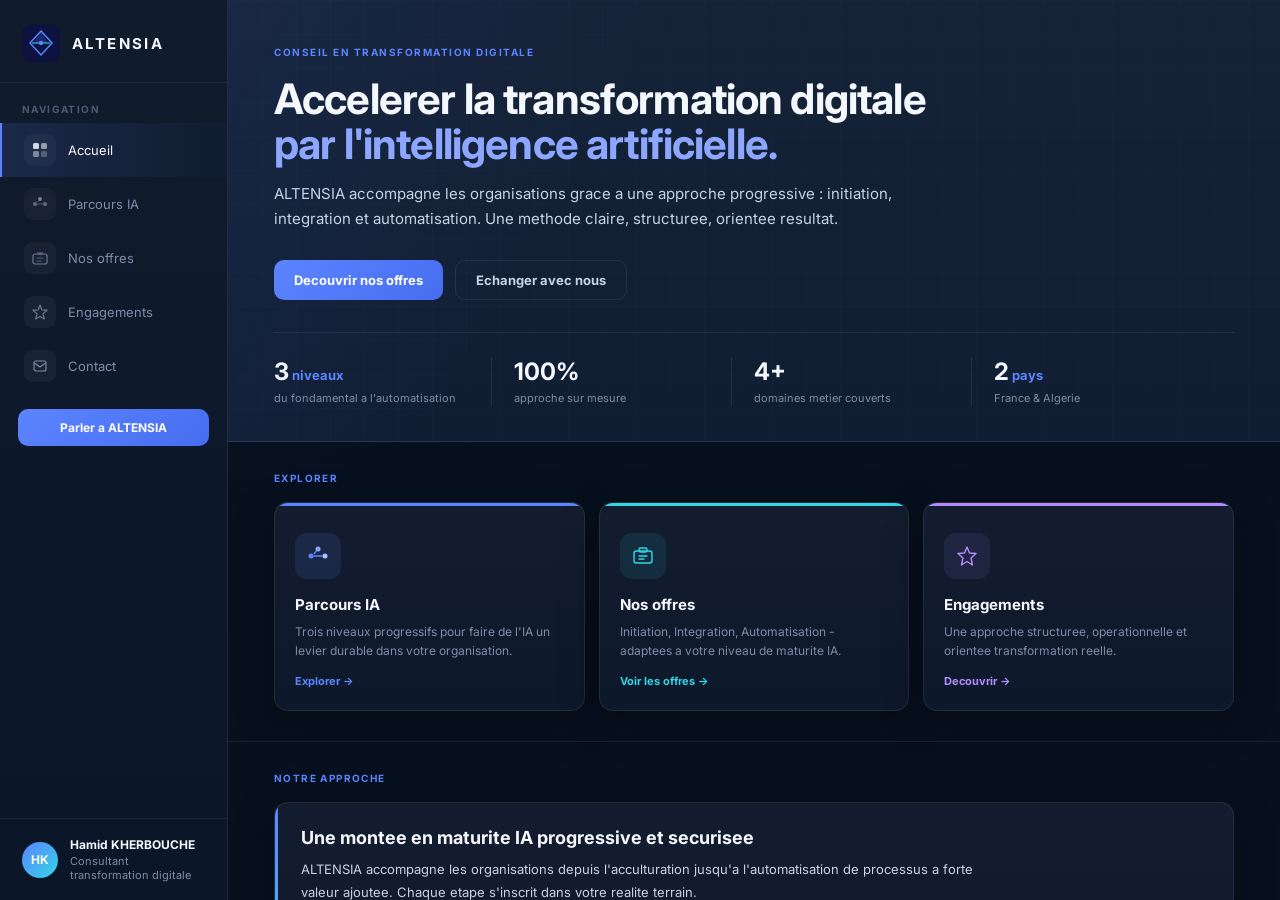
==== index.html @ 930c7499 "Add files via upload" ====
<!DOCTYPE html>
<html lang="fr">
<head>
  <meta charset="UTF-8" />
  <meta name="viewport" content="width=device-width, initial-scale=1.0" />
  <title>ALTENSIA — Conseil premium en transformation digitale & IA</title>
  <meta name="description" content="ALTENSIA accompagne les organisations grace a une approche progressive : initiation, integration et automatisation." />
  <link rel="preconnect" href="https://fonts.googleapis.com" />
  <link rel="preconnect" href="https://fonts.gstatic.com" crossorigin />
  <link href="https://fonts.googleapis.com/css2?family=Inter:wght@400;500;600;700;800&display=swap" rel="stylesheet" />
  <link rel="stylesheet" href="style.css" />
</head>
<body>
  <!-- MOBILE HEADER -->
  <div class="mobile-header">
    <div class="mobile-logo">ALTENSIA</div>
    <button class="burger" onclick="toggleMobileMenu()" aria-label="Menu">
      <span></span><span></span><span></span>
    </button>
  </div>
  <div class="mobile-menu" id="mobile-menu">
    <div class="nav-item" onclick="goTo('accueil');closeMobileMenu()">
      <div class="nav-icon"><svg viewBox="0 0 16 16" fill="none"><rect x="1" y="1" width="6" height="6" rx="1.5" fill="currentColor" opacity="0.85"/><rect x="9" y="1" width="6" height="6" rx="1.5" fill="currentColor" opacity="0.55"/><rect x="1" y="9" width="6" height="6" rx="1.5" fill="currentColor" opacity="0.45"/><rect x="9" y="9" width="6" height="6" rx="1.5" fill="currentColor" opacity="0.25"/></svg></div>
      Accueil
    </div>
    <div class="nav-item" onclick="goTo('parcours');closeMobileMenu()">
      <div class="nav-icon"><svg viewBox="0 0 16 16" fill="none"><circle cx="3" cy="8" r="2" fill="currentColor" opacity="0.7"/><circle cx="8" cy="3" r="2" fill="currentColor" opacity="0.9"/><circle cx="13" cy="8" r="2" fill="currentColor" opacity="0.7"/><line x1="5" y1="8" x2="11" y2="8" stroke="currentColor" stroke-width="1.2" opacity="0.4"/></svg></div>
      Parcours IA
    </div>
    <div class="nav-item" onclick="goTo('offres');closeMobileMenu()">
      <div class="nav-icon"><svg viewBox="0 0 16 16" fill="none"><rect x="1" y="4" width="14" height="10" rx="2" stroke="currentColor" stroke-width="1.2" opacity="0.8"/><path d="M5 8h6M5 11h4" stroke="currentColor" stroke-width="1.2" stroke-linecap="round" opacity="0.6"/></svg></div>
      Nos offres
    </div>
    <div class="nav-item" onclick="goTo('engagements');closeMobileMenu()">
      <div class="nav-icon"><svg viewBox="0 0 16 16" fill="none"><polygon points="8,1 9.8,5.8 15,6.2 11,9.8 12.4,15 8,12.4 3.6,15 5,9.8 1,6.2 6.2,5.8" stroke="currentColor" stroke-width="1.2" fill="none" opacity="0.8"/></svg></div>
      Engagements
    </div>
    <div class="nav-item" onclick="goTo('contact');closeMobileMenu()">
      <div class="nav-icon"><svg viewBox="0 0 16 16" fill="none"><rect x="2" y="3" width="12" height="10" rx="2" stroke="currentColor" stroke-width="1.2"/><path d="M3 5.5L8 9L13 5.5" stroke="currentColor" stroke-width="1.2" stroke-linecap="round"/></svg></div>
      Contact
    </div>
    <button class="mobile-menu-cta" onclick="goTo('contact');closeMobileMenu()">Parler a ALTENSIA</button>
  </div>

  <div class="shell">
    <nav class="sidebar">
      <div class="logo-zone" onclick="goTo('accueil')">
        <svg width="38" height="38" viewBox="0 0 38 38" fill="none" aria-hidden="true">
          <rect width="38" height="38" rx="9" fill="#0D1240"/>
          <polygon points="19,7 30,19 19,31 8,19" fill="none" stroke="#5C84FF" stroke-width="1.5"/>
          <polygon points="19,7 26,19 12,19" fill="#5C84FF" opacity="0.22"/>
          <line x1="10" y1="19" x2="28" y2="19" stroke="#32D6E5" stroke-width="1.2" opacity="0.9"/>
          <circle cx="19" cy="19" r="2.2" fill="#5C84FF"/>
        </svg>
        <div class="logo-name">ALTENSIA</div>
      </div>

      <div class="nav-section">Navigation</div>

      <div class="nav-item active" onclick="goTo('accueil',this)">
        <div class="nav-icon"><svg viewBox="0 0 16 16" fill="none"><rect x="1" y="1" width="6" height="6" rx="1.5" fill="currentColor" opacity="0.85"/><rect x="9" y="1" width="6" height="6" rx="1.5" fill="currentColor" opacity="0.55"/><rect x="1" y="9" width="6" height="6" rx="1.5" fill="currentColor" opacity="0.45"/><rect x="9" y="9" width="6" height="6" rx="1.5" fill="currentColor" opacity="0.25"/></svg></div>
        Accueil
      </div>
      <div class="nav-item" onclick="goTo('parcours',this)">
        <div class="nav-icon"><svg viewBox="0 0 16 16" fill="none"><circle cx="3" cy="8" r="2" fill="currentColor" opacity="0.7"/><circle cx="8" cy="3" r="2" fill="currentColor" opacity="0.9"/><circle cx="13" cy="8" r="2" fill="currentColor" opacity="0.7"/><line x1="5" y1="8" x2="11" y2="8" stroke="currentColor" stroke-width="1.2" opacity="0.4"/><line x1="5.5" y1="6" x2="7" y2="4.5" stroke="currentColor" stroke-width="1.2" opacity="0.4"/></svg></div>
        Parcours IA
      </div>
      <div class="nav-item" onclick="goTo('offres',this)">
        <div class="nav-icon"><svg viewBox="0 0 16 16" fill="none"><rect x="1" y="4" width="14" height="10" rx="2" stroke="currentColor" stroke-width="1.2" opacity="0.8"/><path d="M5 8h6M5 11h4" stroke="currentColor" stroke-width="1.2" stroke-linecap="round" opacity="0.6"/><rect x="5" y="2" width="6" height="3" rx="1" fill="currentColor" opacity="0.4"/></svg></div>
        Nos offres
      </div>
      <div class="nav-item" onclick="goTo('engagements',this)">
        <div class="nav-icon"><svg viewBox="0 0 16 16" fill="none"><polygon points="8,1 9.8,5.8 15,6.2 11,9.8 12.4,15 8,12.4 3.6,15 5,9.8 1,6.2 6.2,5.8" stroke="currentColor" stroke-width="1.2" stroke-linejoin="round" fill="none" opacity="0.8"/></svg></div>
        Engagements
      </div>
      <div class="nav-item" onclick="goTo('contact',this)">
        <div class="nav-icon"><svg viewBox="0 0 16 16" fill="none"><rect x="2" y="3" width="12" height="10" rx="2" stroke="currentColor" stroke-width="1.2"/><path d="M3 5.5L8 9L13 5.5" stroke="currentColor" stroke-width="1.2" stroke-linecap="round" stroke-linejoin="round"/></svg></div>
        Contact
      </div>

      <button class="sidebar-cta" onclick="goTo('contact')">Parler a ALTENSIA</button>

      <div class="sidebar-footer">
        <div class="avatar">HK</div>
        <div>
          <div class="footer-name">Hamid KHERBOUCHE</div>
          <div class="footer-role">Consultant transformation digitale</div>
        </div>
      </div>
    </nav>

    <div class="main">
      <div class="content">

        <!-- PAGE ACCUEIL -->
        <div class="page active" id="page-accueil">
          <div class="hero">
            <div class="hero-grid"></div>
            <div class="hero-eyebrow">Conseil en transformation digitale</div>
            <div class="hero-title">Accelerer la transformation digitale<br><span class="hero-accent">par l'intelligence artificielle.</span></div>
            <div class="hero-sub">ALTENSIA accompagne les organisations grace a une approche progressive : initiation, integration et automatisation. Une methode claire, structuree, orientee resultat.</div>
            <div class="hero-actions">
              <button class="btn-fill" onclick="goTo('offres')">Decouvrir nos offres</button>
              <button class="btn-line" onclick="goTo('contact')">Echanger avec nous</button>
            </div>
            <div class="hero-stats">
              <div class="stat-block"><div><span class="stat-val">3</span><span class="stat-unit"> niveaux</span></div><div class="stat-label">du fondamental a l'automatisation</div></div>
              <div class="stat-block"><div><span class="stat-val">100%</span></div><div class="stat-label">approche sur mesure</div></div>
              <div class="stat-block"><div><span class="stat-val">4+</span></div><div class="stat-label">domaines metier couverts</div></div>
              <div class="stat-block"><div><span class="stat-val">2</span><span class="stat-unit"> pays</span></div><div class="stat-label">France &amp; Algerie</div></div>
            </div>
          </div>
          <div class="section">
            <div class="sec-label">Explorer</div>
            <div class="cards3">
              <div class="xcard c1" onclick="goTo('parcours')">
                <div class="xcard-ico" style="background:rgba(92,132,255,0.12);"><svg width="22" height="22" viewBox="0 0 22 22" fill="none"><circle cx="4" cy="11" r="2.5" fill="#5C84FF"/><circle cx="11" cy="4" r="2.5" fill="#8DA6FF"/><circle cx="18" cy="11" r="2.5" fill="#AFC0FF"/><line x1="6.5" y1="11" x2="15.5" y2="11" stroke="#5C84FF" stroke-width="1.3"/><line x1="6.8" y1="9" x2="9.5" y2="6" stroke="#5C84FF" stroke-width="1.3"/></svg></div>
                <div class="xcard-title">Parcours IA</div>
                <div class="xcard-desc">Trois niveaux progressifs pour faire de l'IA un levier durable dans votre organisation.</div>
                <div class="xcard-link" style="color:var(--primary);">Explorer &#8594;</div>
              </div>
              <div class="xcard c2" onclick="goTo('offres')">
                <div class="xcard-ico" style="background:rgba(50,214,229,0.09);"><svg width="22" height="22" viewBox="0 0 22 22" fill="none"><rect x="2" y="6" width="18" height="12" rx="2.5" stroke="#32D6E5" stroke-width="1.4"/><path d="M7 11h8M7 14h5" stroke="#32D6E5" stroke-width="1.4" stroke-linecap="round"/><rect x="7" y="3" width="8" height="4" rx="1.5" fill="none" stroke="#32D6E5" stroke-width="1.4"/></svg></div>
                <div class="xcard-title">Nos offres</div>
                <div class="xcard-desc">Initiation, Integration, Automatisation - adaptees a votre niveau de maturite IA.</div>
                <div class="xcard-link" style="color:var(--cyan);">Voir les offres &#8594;</div>
              </div>
              <div class="xcard c3" onclick="goTo('engagements')">
                <div class="xcard-ico" style="background:rgba(180,138,255,0.09);"><svg width="22" height="22" viewBox="0 0 22 22" fill="none"><polygon points="11,2 13.5,8 20,8.5 15,13 16.5,20 11,16.5 5.5,20 7,13 2,8.5 8.5,8" stroke="#B48AFF" stroke-width="1.4" stroke-linejoin="round" fill="none"/></svg></div>
                <div class="xcard-title">Engagements</div>
                <div class="xcard-desc">Une approche structuree, operationnelle et orientee transformation reelle.</div>
                <div class="xcard-link" style="color:#B48AFF;">Decouvrir &#8594;</div>
              </div>
            </div>
          </div>
          <div class="section">
            <div class="sec-label">Notre approche</div>
            <div class="approach-wrap">
              <div class="approach-title">Une montee en maturite IA progressive et securisee</div>
              <div class="approach-desc">ALTENSIA accompagne les organisations depuis l'acculturation jusqu'a l'automatisation de processus a forte valeur ajoutee. Chaque etape s'inscrit dans votre realite terrain.</div>
              <div class="approach-steps">
                <div class="ap-step"><div class="ap-num" style="color:var(--primary);">01</div><div class="ap-name">Initiation</div><div class="ap-sub">Comprendre</div></div>
                <div class="ap-step" style="background:rgba(92,132,255,0.04);"><div class="ap-num" style="color:var(--cyan);">02</div><div class="ap-name">Integration</div><div class="ap-sub">Appliquer</div></div>
                <div class="ap-step"><div class="ap-num" style="color:#B48AFF;">03</div><div class="ap-name">Automatisation</div><div class="ap-sub">Transformer</div></div>
              </div>
            </div>
          </div>
        </div>

        <!-- PAGE PARCOURS -->
        <div class="page" id="page-parcours">
          <div class="hero" style="padding:34px 46px 30px;">
            <div class="hero-grid"></div>
            <div class="hero-eyebrow">Methode</div>
            <div class="hero-title" style="font-size:31px;">Le parcours IA en <span class="hero-accent">3 niveaux</span></div>
            <div class="hero-sub" style="margin-bottom:0;">Une progression claire pour faire de l'IA un levier de comprehension, d'efficacite et de transformation durable.</div>
          </div>
          <div class="section">
            <div class="sec-label">Progression</div>
            <div class="steps3">
              <div class="scard">
                <div class="scard-head" style="border-top:3px solid var(--primary);">
                  <div class="scard-num" style="color:var(--primary);">01 &mdash; INITIATION</div>
                  <div class="scard-title">Comprendre &amp; acculturer</div>
                  <div class="scard-sub">Poser les bases de l'IA dans votre organisation et securiser les premiers usages.</div>
                </div>
                <div class="scard-body">
                  <div class="bullet"><div class="bdot" style="background:var(--primary);"></div>Principes cles de l'intelligence artificielle</div>
                  <div class="bullet"><div class="bdot" style="background:var(--primary);"></div>Acculturation aux usages professionnels</div>
                  <div class="bullet"><div class="bdot" style="background:var(--primary);"></div>Identification des premieres opportunites</div>
                  <div class="bullet"><div class="bdot" style="background:var(--primary);"></div>Ethique, qualite et confidentialite</div>
                </div>
                <div class="scard-foot"><span class="pill" style="background:rgba(92,132,255,0.12);color:var(--primary-2);">Niveau 1</span></div>
              </div>
              <div class="scard featured">
                <div class="scard-head" style="border-top:3px solid var(--cyan);">
                  <div class="scard-num" style="color:var(--cyan);">02 &mdash; INTEGRATION</div>
                  <div class="scard-title">Appliquer dans les metiers</div>
                  <div class="scard-sub">Inscrire l'IA dans les pratiques concretes, de facon utile et maitrisee.</div>
                </div>
                <div class="scard-body">
                  <div class="bullet"><div class="bdot" style="background:var(--cyan);"></div>Taches a forte valeur ajoutee pour l'IA</div>
                  <div class="bullet"><div class="bdot" style="background:var(--cyan);"></div>Cas d'usage adaptes aux metiers</div>
                  <div class="bullet"><div class="bdot" style="background:var(--cyan);"></div>Productivite individuelle et collective</div>
                  <div class="bullet"><div class="bdot" style="background:var(--cyan);"></div>Usages encadres et coherents</div>
                </div>
                <div class="scard-foot"><span class="pill" style="background:rgba(50,214,229,0.12);color:var(--cyan);">Niveau 2</span></div>
              </div>
              <div class="scard">
                <div class="scard-head" style="border-top:3px solid #B48AFF;">
                  <div class="scard-num" style="color:#B48AFF;">03 &mdash; AUTOMATISATION</div>
                  <div class="scard-title">Transformer &amp; performer</div>
                  <div class="scard-sub">Creer des leviers durables de performance en automatisant les processus cles.</div>
                </div>
                <div class="scard-body">
                  <div class="bullet"><div class="bdot" style="background:#B48AFF;"></div>Processus automatisables a fort potentiel</div>
                  <div class="bullet"><div class="bdot" style="background:#B48AFF;"></div>Workflows intelligents et pilotes</div>
                  <div class="bullet"><div class="bdot" style="background:#B48AFF;"></div>Articulation IA, outils et supervision</div>
                  <div class="bullet"><div class="bdot" style="background:#B48AFF;"></div>Mesure des gains et deploiement securise</div>
                </div>
                <div class="scard-foot"><span class="pill" style="background:rgba(180,138,255,0.12);color:#B48AFF;">Niveau 3</span></div>
              </div>
            </div>
            <div class="prog-bar">
              <div class="prog-seg"><div style="font-size:11px;font-weight:700;color:var(--primary);margin-bottom:2px;">Initiation</div><div style="font-size:11px;color:var(--muted);">Comprendre</div></div>
              <div class="prog-div">&#8250;</div>
              <div class="prog-seg" style="background:rgba(50,214,229,0.04);border-radius:8px;"><div style="font-size:11px;font-weight:700;color:var(--cyan);margin-bottom:2px;">Integration</div><div style="font-size:11px;color:var(--muted);">Appliquer</div></div>
              <div class="prog-div">&#8250;</div>
              <div class="prog-seg"><div style="font-size:11px;font-weight:700;color:#B48AFF;margin-bottom:2px;">Automatisation</div><div style="font-size:11px;color:var(--muted);">Transformer</div></div>
            </div>
          </div>
        </div>

        <!-- PAGE OFFRES -->
        <div class="page" id="page-offres">
          <div class="hero" style="padding:34px 46px 30px;">
            <div class="hero-grid"></div>
            <div class="hero-eyebrow">Offres</div>
            <div class="hero-title" style="font-size:31px;">Choisissez votre <span class="hero-accent">niveau d'accompagnement</span></div>
            <div class="hero-sub" style="margin-bottom:0;">Chaque offre est adaptee a votre maturite IA et peut s'inscrire dans un parcours complet.</div>
          </div>
          <div class="section">
            <div class="sec-label">3 offres</div>
            <div class="offres3">
              <div class="ocard">
                <div class="ocard-head">
                  <div class="ocard-badge" style="background:rgba(92,132,255,0.12);color:var(--primary-2);display:inline-block;padding:4px 10px;border-radius:999px;">Offre 01</div>
                  <div class="ocard-title">Initiation</div>
                  <div class="ocard-sub">Comprendre les fondamentaux et securiser les premiers usages IA</div>
                </div>
                <div class="ocard-body">
                  <div class="ocheck"><div class="cdot" style="background:rgba(92,132,255,0.18);color:var(--primary);">&#10003;</div>Principes cles de l'IA</div>
                  <div class="ocheck"><div class="cdot" style="background:rgba(92,132,255,0.18);color:var(--primary);">&#10003;</div>Acculturation des equipes</div>
                  <div class="ocheck"><div class="cdot" style="background:rgba(92,132,255,0.18);color:var(--primary);">&#10003;</div>Premieres opportunites terrain</div>
                  <div class="ocheck"><div class="cdot" style="background:rgba(92,132,255,0.18);color:var(--primary);">&#10003;</div>Ethique &amp; confidentialite</div>
                </div>
                <div class="ocard-foot"><button class="btn-card btn-ghost-card" onclick="goTo('contact')">En savoir plus</button></div>
              </div>
              <div class="ocard featured">
                <div class="ocard-head" style="background:rgba(92,132,255,0.05);">
                  <div class="ocard-most">Offre la plus demandee</div>
                  <div class="ocard-badge" style="background:var(--primary);color:white;display:inline-block;padding:4px 10px;border-radius:999px;">Offre 02</div>
                  <div class="ocard-title">Integration</div>
                  <div class="ocard-sub">Faire de l'IA un levier concret d'efficacite dans les pratiques metier</div>
                </div>
                <div class="ocard-body">
                  <div class="ocheck"><div class="cdot" style="background:rgba(50,214,229,0.12);color:var(--cyan);">&#10003;</div>Taches a forte valeur ajoutee IA</div>
                  <div class="ocheck"><div class="cdot" style="background:rgba(50,214,229,0.12);color:var(--cyan);">&#10003;</div>Cas d'usage adaptes aux metiers</div>
                  <div class="ocheck"><div class="cdot" style="background:rgba(50,214,229,0.12);color:var(--cyan);">&#10003;</div>Productivite individuelle &amp; collective</div>
                  <div class="ocheck"><div class="cdot" style="background:rgba(50,214,229,0.12);color:var(--cyan);">&#10003;</div>Usages encadres et maitrises</div>
                </div>
                <div class="ocard-foot"><button class="btn-card btn-primary-card" onclick="goTo('contact')">Demarrer ce parcours</button></div>
              </div>
              <div class="ocard">
                <div class="ocard-head">
                  <div class="ocard-badge" style="background:rgba(180,138,255,0.12);color:#B48AFF;display:inline-block;padding:4px 10px;border-radius:999px;">Offre 03</div>
                  <div class="ocard-title">Automatisation</div>
                  <div class="ocard-sub">Transformer les processus cles en leviers durables de performance IA</div>
                </div>
                <div class="ocard-body">
                  <div class="ocheck"><div class="cdot" style="background:rgba(180,138,255,0.12);color:#B48AFF;">&#10003;</div>Processus automatisables a fort potentiel</div>
                  <div class="ocheck"><div class="cdot" style="background:rgba(180,138,255,0.12);color:#B48AFF;">&#10003;</div>Workflows intelligents et pilotes</div>
                  <div class="ocheck"><div class="cdot" style="background:rgba(180,138,255,0.12);color:#B48AFF;">&#10003;</div>Articulation IA + outils + supervision</div>
                  <div class="ocheck"><div class="cdot" style="background:rgba(180,138,255,0.12);color:#B48AFF;">&#10003;</div>Mesure des gains et deploiement securise</div>
                </div>
                <div class="ocard-foot"><button class="btn-card btn-ghost-card" onclick="goTo('contact')">En savoir plus</button></div>
              </div>
            </div>
          </div>
        </div>

        <!-- PAGE ENGAGEMENTS -->
        <div class="page" id="page-engagements">
          <div class="hero" style="padding:34px 46px 30px;">
            <div class="hero-grid"></div>
            <div class="hero-eyebrow">Valeurs</div>
            <div class="hero-title" style="font-size:31px;">Ce qui nous <span class="hero-accent">distingue</span></div>
            <div class="hero-sub" style="margin-bottom:0;">Une approche claire, structuree et orientee transformation reelle.</div>
          </div>
          <div class="section">
            <div class="sec-label">Nos engagements</div>
            <div class="eng2">
              <div class="ecard" style="border-top:2px solid var(--primary);">
                <div class="ecard-ico" style="background:rgba(92,132,255,0.10);"><svg width="20" height="20" viewBox="0 0 20 20" fill="none"><rect x="2" y="4" width="16" height="12" rx="2" stroke="#5C84FF" stroke-width="1.4"/><path d="M6 9h8M6 12h5" stroke="#5C84FF" stroke-width="1.4" stroke-linecap="round"/></svg></div>
                <div><div class="ecard-title">Approche pedagogique</div><div class="ecard-desc">Methode operationnelle et strategique, adaptee au niveau de chaque organisation.</div></div>
              </div>
              <div class="ecard" style="border-top:2px solid var(--cyan);">
                <div class="ecard-ico" style="background:rgba(50,214,229,0.08);"><svg width="20" height="20" viewBox="0 0 20 20" fill="none"><path d="M10 2L18 18H2L10 2Z" stroke="#32D6E5" stroke-width="1.4" stroke-linejoin="round"/><path d="M10 8v5" stroke="#32D6E5" stroke-width="1.4" stroke-linecap="round"/><circle cx="10" cy="15" r="0.8" fill="#32D6E5"/></svg></div>
                <div><div class="ecard-title">Adoption progressive</div><div class="ecard-desc">Montee en maturite securisee, sans disruption des pratiques existantes.</div></div>
              </div>
              <div class="ecard" style="border-top:2px solid #B48AFF;">
                <div class="ecard-ico" style="background:rgba(180,138,255,0.08);"><svg width="20" height="20" viewBox="0 0 20 20" fill="none"><circle cx="10" cy="10" r="7" stroke="#B48AFF" stroke-width="1.4"/><path d="M7 10l2.5 2.5L13 8" stroke="#B48AFF" stroke-width="1.4" stroke-linecap="round" stroke-linejoin="round"/></svg></div>
                <div><div class="ecard-title">Alignement terrain</div><div class="ecard-desc">Chaque intervention est alignee avec les enjeux reels et le contexte metier.</div></div>
              </div>
              <div class="ecard" style="border-top:2px solid #FFB86A;">
                <div class="ecard-ico" style="background:rgba(255,184,106,0.08);"><svg width="20" height="20" viewBox="0 0 20 20" fill="none"><path d="M10 2C6 2 2 6 2 10s4 8 8 8 8-4 8-8" stroke="#FFB86A" stroke-width="1.4" stroke-linecap="round"/><path d="M14 2l4 4-4 4" stroke="#FFB86A" stroke-width="1.4" stroke-linecap="round" stroke-linejoin="round"/></svg></div>
                <div><div class="ecard-title">Transformation durable</div><div class="ecard-desc">L'objectif est un changement ancre dans les pratiques - pas une formation, une transformation.</div></div>
              </div>
            </div>
            <div class="cta-strip">
              <div class="cta-text">Pret a construire un dispositif <strong>aligne sur vos enjeux</strong> et votre niveau de maturite IA ?</div>
              <button class="btn-fill" onclick="goTo('contact')">Echanger avec ALTENSIA</button>
            </div>
          </div>
        </div>

        <!-- PAGE CONTACT -->
        <div class="page" id="page-contact">
          <div class="hero" style="padding:34px 46px 30px;">
            <div class="hero-grid"></div>
            <div class="hero-eyebrow">Contact</div>
            <div class="hero-title" style="font-size:31px;">Construisons votre <span class="hero-accent">dispositif ensemble</span></div>
            <div class="hero-sub" style="margin-bottom:0;">Decrivez votre contexte et vos enjeux - nous reviendrons vers vous rapidement.</div>
          </div>
          <div class="section">
            <div class="sec-label">Nous contacter</div>
            <div class="contact2">
              <div class="cinfo">
                <div class="cinfo-top">
                  <div class="cinfo-av">
                    <svg width="24" height="24" viewBox="0 0 38 38" fill="none"><polygon points="19,7 30,19 19,31 8,19" fill="none" stroke="#5C84FF" stroke-width="1.5"/><polygon points="19,7 26,19 12,19" fill="#5C84FF" opacity="0.28"/><line x1="10" y1="19" x2="28" y2="19" stroke="#32D6E5" stroke-width="1.2" opacity="0.9"/><circle cx="19" cy="19" r="2.2" fill="#5C84FF"/></svg>
                  </div>
                  <div>
                    <div class="cinfo-nm">ALTENSIA</div>
                    <div class="cinfo-rl">Conseil en transformation digitale &amp; IA</div>
                  </div>
                </div>
                <div class="cinfo-list">
                  <div class="cinfo-row"><div><div class="cinfo-lb">Email</div><div class="cinfo-vl">hamid.kherbouche@altensia.fr</div></div></div>
                  <div class="cinfo-row"><div><div class="cinfo-lb">Mobile France</div><div class="cinfo-vl">+33 6 58 08 99 82</div></div></div>
                  <div class="cinfo-row"><div><div class="cinfo-lb">Mobile Algerie</div><div class="cinfo-vl">+213 557 66 17 38</div></div></div>
                  <div class="cinfo-row"><div><div class="cinfo-lb">Site web</div><div class="cinfo-vl">www.altensia.fr</div></div></div>
                </div>
              </div>
              <div class="cform">
                <div class="cform-h">Envoyer un message</div>
                <form id="contact-form">
                  <label class="flb">Nom complet</label>
                  <input class="fin" name="name" type="text" placeholder="Votre nom" required />
                  <label class="flb">Email professionnel</label>
                  <input class="fin" name="email" type="email" placeholder="votre@email.com" required />
                  <label class="flb">Organisation</label>
                  <input class="fin" name="organization" type="text" placeholder="Nom de votre organisation" />
                  <label class="flb">Votre besoin</label>
                  <textarea class="fta" name="message" placeholder="Decrivez votre contexte et vos enjeux IA..." required></textarea>
                  <input type="text" name="website" class="honeypot" tabindex="-1" autocomplete="off" />
                  <button class="btn-fill" style="width:100%;padding:12px;" type="submit">Envoyer le message</button>
                  <div id="form-status" class="form-status" aria-live="polite"></div>
                </form>
              </div>
            </div>
          </div>
        </div>

      </div>
    </div>
  </div>
  <script src="main.js"></script>
</body>
</html>
---- style.css ----
/* =============================================
   ALTENSIA — Dark Mode Premium
   style.css complet
   ============================================= */

*, *::before, *::after { box-sizing: border-box; margin: 0; padding: 0; }

:root {
  --bg:        #07101E;
  --bg-2:      #0B1628;
  --bg-3:      #101E34;
  --panel:     #0E182B;
  --panel-2:   #121F36;
  --line:      rgba(255,255,255,0.08);
  --line-strong: rgba(92,132,255,0.28);
  --primary:   #5C84FF;
  --primary-2: #8DA6FF;
  --cyan:      #32D6E5;
  --text:      #F4F7FB;
  --text-soft: #C7D2E4;
  --muted:     #7F8CA7;
  --radius:    14px;
  --shadow:    0 10px 40px rgba(0,0,0,0.28);
}

html, body { height: 100%; background: var(--bg); color: var(--text); font-family: Inter, "Segoe UI", system-ui, sans-serif; font-size: 14px; }
body { overflow: hidden; }

/* SHELL */
.shell {
  display: flex; height: 100vh;
  background:
    radial-gradient(circle at 15% 15%, rgba(92,132,255,0.08), transparent 28%),
    radial-gradient(circle at 80% 12%, rgba(50,214,229,0.05), transparent 25%),
    var(--bg);
}

/* SIDEBAR */
.sidebar {
  width: 228px; flex-shrink: 0;
  background: linear-gradient(180deg, rgba(255,255,255,0.02), rgba(255,255,255,0)), var(--bg-2);
  border-right: 1px solid var(--line);
  display: flex; flex-direction: column;
}

.logo-zone {
  padding: 24px 22px 20px;
  border-bottom: 1px solid var(--line);
  cursor: pointer; display: flex; align-items: center; gap: 12px;
}
.logo-name { font-size: 15px; font-weight: 700; letter-spacing: 0.16em; color: var(--text); }

.nav-section {
  font-size: 10px; font-weight: 700; text-transform: uppercase;
  letter-spacing: 0.14em; color: rgba(127,140,167,0.55);
  padding: 20px 22px 8px;
}

.nav-item {
  display: flex; align-items: center; gap: 12px;
  padding: 11px 22px; font-size: 13px; color: var(--muted);
  cursor: pointer; border-left: 2px solid transparent;
  transition: all .18s ease;
}
.nav-item:hover { background: rgba(92,132,255,0.08); color: var(--text-soft); }
.nav-item.active {
  color: var(--text); border-left-color: var(--primary);
  background: linear-gradient(90deg, rgba(92,132,255,0.14), rgba(92,132,255,0.02));
}

.nav-icon {
  width: 32px; height: 32px; border-radius: 9px;
  display: flex; align-items: center; justify-content: center;
  flex-shrink: 0; background: rgba(255,255,255,0.04);
  color: currentColor;
}
.nav-icon svg { width: 16px; height: 16px; color: currentColor; }

.sidebar-cta {
  margin: 16px 18px 0; padding: 11px 14px; border: none; border-radius: 10px;
  background: linear-gradient(135deg, var(--primary), #476df0);
  color: white; font-size: 12px; font-weight: 700; cursor: pointer;
  font-family: inherit; transition: opacity .18s;
}
.sidebar-cta:hover { opacity: .88; }

.sidebar-footer {
  margin-top: auto; padding: 18px 22px;
  border-top: 1px solid var(--line);
  display: flex; align-items: center; gap: 12px;
}
.avatar {
  width: 36px; height: 36px; border-radius: 50%;
  background: linear-gradient(135deg, var(--primary), var(--cyan));
  color: white; display: flex; align-items: center; justify-content: center;
  font-size: 12px; font-weight: 700; flex-shrink: 0;
}
.footer-name { font-size: 12px; font-weight: 700; color: var(--text); }
.footer-role { font-size: 11px; color: var(--muted); margin-top: 2px; }

/* MAIN */
.main { flex: 1; display: flex; flex-direction: column; min-width: 0; }
.content { flex: 1; overflow-y: auto; overflow-x: hidden; }
.page { display: none; }
.page.active { display: block; }

/* HERO */
.hero {
  padding: 42px 46px 34px;
  border-bottom: 1px solid var(--line);
  background:
    linear-gradient(180deg, rgba(255,255,255,0.02), rgba(255,255,255,0)),
    linear-gradient(120deg, rgba(92,132,255,0.06), transparent 35%),
    var(--bg-3);
  position: relative; overflow: hidden;
}
.hero-grid {
  position: absolute; inset: 0; opacity: 0.03;
  background-image:
    linear-gradient(rgba(141,166,255,0.5) 1px, transparent 1px),
    linear-gradient(90deg, rgba(141,166,255,0.5) 1px, transparent 1px);
  background-size: 34px 34px; pointer-events: none;
}
.hero-eyebrow {
  position: relative; display: inline-flex; align-items: center; gap: 9px;
  font-size: 10px; font-weight: 700; color: var(--primary);
  letter-spacing: 0.15em; text-transform: uppercase; margin-bottom: 18px;
}
.hero-title {
  position: relative; font-size: 42px; line-height: 1.08; font-weight: 700;
  letter-spacing: -0.02em; color: var(--text); max-width: 900px; margin-bottom: 14px;
}
.hero-accent { color: var(--primary-2); }
.hero-sub {
  position: relative; font-size: 15px; line-height: 1.7;
  color: var(--text-soft); max-width: 640px; margin-bottom: 28px;
}
.hero-actions { position: relative; display: flex; gap: 12px; flex-wrap: wrap; }

/* BUTTONS */
.btn-fill, .btn-line {
  padding: 11px 20px; border-radius: 10px; font-size: 13px; font-weight: 700;
  font-family: inherit; cursor: pointer; transition: .18s ease;
}
.btn-fill {
  border: none;
  background: linear-gradient(135deg, var(--primary), #476df0);
  color: white;
}
.btn-fill:hover { opacity: .88; transform: translateY(-1px); }
.btn-line { background: transparent; border: 1px solid var(--line); color: var(--text-soft); }
.btn-line:hover { border-color: var(--primary); color: var(--text); }

/* HERO STATS */
.hero-stats {
  position: relative; display: grid; grid-template-columns: repeat(4, minmax(0,1fr));
  gap: 0; margin-top: 32px; padding-top: 24px; border-top: 1px solid var(--line);
}
.stat-block { padding-right: 22px; margin-right: 22px; border-right: 1px solid var(--line); }
.stat-block:last-child { border-right: none; padding-right: 0; margin-right: 0; }
.stat-val { font-size: 24px; font-weight: 700; color: var(--text); }
.stat-unit { font-size: 13px; color: var(--primary); font-weight: 700; }
.stat-label { margin-top: 5px; font-size: 11px; color: var(--muted); line-height: 1.45; }

/* SECTIONS */
.section { padding: 30px 46px; border-bottom: 1px solid var(--line); }
.sec-label {
  display: flex; align-items: center; gap: 10px; margin-bottom: 18px;
  font-size: 10px; font-weight: 700; text-transform: uppercase;
  letter-spacing: 0.14em; color: var(--primary);
}

/* CARDS 3 COL */
.cards3 { display: grid; grid-template-columns: repeat(3, minmax(0,1fr)); gap: 14px; }

.xcard {
  background: linear-gradient(180deg, rgba(255,255,255,0.02), rgba(255,255,255,0));
  background-color: var(--panel);
  border: 1px solid var(--line); box-shadow: var(--shadow);
  border-radius: var(--radius);
  padding: 22px 20px; cursor: pointer; position: relative; overflow: hidden;
  transition: border-color .18s, transform .18s;
}
.xcard:hover { border-color: rgba(92,132,255,0.3); transform: translateY(-2px); }
.xcard::before { content: ""; position: absolute; inset: 0 0 auto 0; height: 3px; }
.xcard.c1::before { background: var(--primary); }
.xcard.c2::before { background: var(--cyan); }
.xcard.c3::before { background: #B48AFF; }

.xcard-ico {
  width: 46px; height: 46px; border-radius: 12px;
  margin: 8px 0 16px;
  display: flex; align-items: center; justify-content: center;
}
.xcard-title { font-size: 15px; font-weight: 700; color: var(--text); margin-bottom: 8px; }
.xcard-desc { font-size: 12px; color: var(--muted); line-height: 1.6; }
.xcard-link { display: inline-block; margin-top: 14px; font-size: 11px; font-weight: 700; }

/* APPROACH */
.approach-wrap {
  background: linear-gradient(180deg, rgba(255,255,255,0.02), rgba(255,255,255,0));
  background-color: var(--panel);
  border: 1px solid var(--line); box-shadow: var(--shadow);
  border-radius: var(--radius);
  padding: 24px 26px; position: relative; overflow: hidden;
}
.approach-wrap::before {
  content: ""; position: absolute; inset: 0 auto 0 0;
  width: 3px; background: linear-gradient(to bottom, var(--primary), var(--cyan));
}
.approach-title { font-size: 18px; font-weight: 700; color: var(--text); margin-bottom: 10px; }
.approach-desc { max-width: 680px; font-size: 13px; line-height: 1.75; color: var(--text-soft); }
.approach-steps {
  display: grid; grid-template-columns: repeat(3, minmax(0,1fr));
  gap: 0; margin-top: 22px; border: 1px solid var(--line);
  border-radius: 10px; overflow: hidden;
}
.ap-step { padding: 13px 16px; border-right: 1px solid var(--line); background: rgba(255,255,255,0.01); }
.ap-step:last-child { border-right: none; }
.ap-num { font-size: 11px; font-weight: 700; margin-bottom: 5px; }
.ap-name { font-size: 13px; font-weight: 700; color: var(--text); margin-bottom: 2px; }
.ap-sub { font-size: 11px; color: var(--muted); }

/* PARCOURS — STEPS */
.steps3 { display: grid; grid-template-columns: repeat(3, minmax(0,1fr)); gap: 14px; margin-bottom: 20px; }

.scard {
  background-color: var(--panel);
  border: 1px solid var(--line); border-radius: var(--radius);
  box-shadow: var(--shadow); overflow: hidden;
  display: flex; flex-direction: column;
  transition: border-color .18s, transform .18s;
}
.scard:hover { border-color: rgba(92,132,255,0.3); transform: translateY(-2px); }
.scard.featured { border-color: rgba(50,214,229,0.22); background-color: var(--panel-2); }

.scard-head { padding: 20px 20px 16px; border-bottom: 1px solid var(--line); }
.scard-num { font-size: 10px; font-weight: 700; letter-spacing: 0.12em; margin-bottom: 10px; }
.scard-title { font-size: 15px; font-weight: 700; color: var(--text); margin-bottom: 8px; }
.scard-sub { font-size: 12px; color: var(--muted); line-height: 1.55; }

.scard-body { padding: 16px 20px; flex: 1; }
.bullet { display: flex; align-items: flex-start; gap: 10px; font-size: 12px; color: var(--text-soft); margin-bottom: 10px; line-height: 1.5; }
.bullet:last-child { margin-bottom: 0; }
.bdot { width: 6px; height: 6px; border-radius: 50%; flex-shrink: 0; margin-top: 5px; }

.scard-foot { padding: 14px 20px; border-top: 1px solid var(--line); }
.pill { font-size: 10px; font-weight: 700; padding: 4px 12px; border-radius: 999px; letter-spacing: 0.06em; }

/* PROGRESS BAR */
.prog-bar {
  display: flex; align-items: center; gap: 0;
  background: var(--panel); border: 1px solid var(--line);
  border-radius: 10px; overflow: hidden; margin-top: 6px;
}
.prog-seg { flex: 1; padding: 12px 16px; }
.prog-div { color: var(--muted); font-size: 16px; padding: 0 4px; flex-shrink: 0; }

/* OFFRES */
.offres3 { display: grid; grid-template-columns: repeat(3, minmax(0,1fr)); gap: 14px; }

.ocard {
  background-color: var(--panel);
  border: 1px solid var(--line); border-radius: var(--radius);
  box-shadow: var(--shadow); overflow: hidden;
  display: flex; flex-direction: column;
  transition: border-color .18s, transform .18s;
}
.ocard:hover { transform: translateY(-2px); }
.ocard.featured { border-color: rgba(92,132,255,0.34); }

.ocard-head { padding: 20px 20px 16px; border-bottom: 1px solid var(--line); }
.ocard-most {
  font-size: 10px; font-weight: 700; color: var(--cyan);
  letter-spacing: 0.1em; text-transform: uppercase; margin-bottom: 8px;
}
.ocard-badge { margin-bottom: 10px; font-size: 11px; font-weight: 700; letter-spacing: 0.06em; }
.ocard-title { font-size: 17px; font-weight: 700; color: var(--text); margin: 8px 0 6px; }
.ocard-sub { font-size: 12px; color: var(--muted); line-height: 1.55; }

.ocard-body { padding: 16px 20px; flex: 1; }
.ocheck { display: flex; align-items: flex-start; gap: 10px; font-size: 12px; color: var(--text-soft); margin-bottom: 10px; line-height: 1.5; }
.ocheck:last-child { margin-bottom: 0; }
.cdot {
  width: 20px; height: 20px; border-radius: 6px; flex-shrink: 0;
  display: flex; align-items: center; justify-content: center;
  font-size: 11px; font-weight: 700;
}

.ocard-foot { padding: 14px 20px; border-top: 1px solid var(--line); }
.btn-card {
  width: 100%; padding: 11px 16px; border-radius: 10px;
  font-size: 12px; font-weight: 700; font-family: inherit; cursor: pointer;
  transition: .18s ease;
}
.btn-primary-card {
  background: linear-gradient(135deg, var(--primary), #476df0);
  border: none; color: white;
}
.btn-primary-card:hover { opacity: .88; }
.btn-ghost-card {
  background: transparent; border: 1px solid var(--line); color: var(--text-soft);
}
.btn-ghost-card:hover { border-color: var(--primary); color: var(--text); }

/* ENGAGEMENTS */
.eng2 { display: grid; grid-template-columns: repeat(2, minmax(0,1fr)); gap: 14px; margin-bottom: 20px; }

.ecard {
  background-color: var(--panel); border: 1px solid var(--line);
  border-radius: var(--radius); padding: 20px;
  display: flex; align-items: flex-start; gap: 16px;
  transition: transform .18s;
}
.ecard:hover { transform: translateY(-2px); }
.ecard-ico {
  width: 44px; height: 44px; border-radius: 12px; flex-shrink: 0;
  display: flex; align-items: center; justify-content: center;
}
.ecard-title { font-size: 14px; font-weight: 700; color: var(--text); margin-bottom: 6px; }
.ecard-desc { font-size: 12px; color: var(--muted); line-height: 1.6; }

/* CTA STRIP */
.cta-strip {
  display: flex; align-items: center; justify-content: space-between; gap: 20px;
  background: linear-gradient(135deg, rgba(92,132,255,0.08), rgba(50,214,229,0.04));
  border: 1px solid rgba(92,132,255,0.18); border-radius: var(--radius);
  padding: 20px 24px; flex-wrap: wrap;
}
.cta-text { font-size: 13px; color: var(--text-soft); line-height: 1.55; max-width: 520px; }
.cta-text strong { color: var(--text); }

/* CONTACT */
.contact2 { display: grid; grid-template-columns: 1fr 1.35fr; gap: 14px; }

.cinfo {
  background-color: var(--panel); border: 1px solid var(--line);
  border-radius: var(--radius); box-shadow: var(--shadow); overflow: hidden;
}
.cinfo-top {
  background: linear-gradient(135deg, rgba(92,132,255,0.1), rgba(50,214,229,0.03)), var(--panel-2);
  border-bottom: 1px solid rgba(92,132,255,0.16);
  padding: 20px; display: flex; align-items: center; gap: 13px;
}
.cinfo-av {
  width: 48px; height: 48px; border-radius: 50%; background: var(--bg-3);
  border: 1px solid rgba(92,132,255,0.34);
  display: flex; align-items: center; justify-content: center; flex-shrink: 0;
}
.cinfo-nm { font-size: 14px; font-weight: 700; color: var(--text); }
.cinfo-rl { font-size: 11px; color: var(--primary-2); margin-top: 3px; }
.cinfo-list { padding: 12px 18px; }
.cinfo-row {
  display: flex; align-items: center; gap: 12px;
  padding: 10px 0; border-bottom: 1px solid rgba(255,255,255,0.04);
}
.cinfo-row:last-child { border-bottom: none; }
.cinfo-lb { font-size: 10px; color: var(--muted); text-transform: uppercase; letter-spacing: 0.08em; margin-bottom: 2px; }
.cinfo-vl { font-size: 12px; color: var(--text-soft); font-weight: 600; }

.cform {
  background-color: var(--panel); border: 1px solid var(--line);
  border-radius: var(--radius); box-shadow: var(--shadow);
  padding: 24px;
}
.cform-h { font-size: 15px; font-weight: 700; color: var(--text); margin-bottom: 18px; }

.flb {
  display: block; font-size: 10px; font-weight: 700;
  text-transform: uppercase; letter-spacing: 0.08em;
  color: var(--primary); margin-bottom: 6px;
}
.fin, .fta {
  width: 100%; background: rgba(255,255,255,0.03);
  border: 1px solid var(--line); color: var(--text-soft);
  font-family: inherit; font-size: 13px; border-radius: 10px; outline: none;
  transition: border-color .18s;
}
.fin:focus, .fta:focus { border-color: rgba(92,132,255,0.5); }
.fin { padding: 11px 12px; margin-bottom: 12px; }
.fta { resize: none; min-height: 96px; padding: 12px; margin-bottom: 14px; }

.honeypot {
  position: absolute !important; left: -9999px !important;
  opacity: 0 !important; pointer-events: none !important;
}
.form-status { margin-top: 12px; font-size: 12px; color: var(--text-soft); min-height: 18px; }
.form-status.success { color: #87f0b8; }
.form-status.error { color: #ff9ca3; }

/* SCROLLBAR */
.content::-webkit-scrollbar { width: 5px; }
.content::-webkit-scrollbar-track { background: transparent; }
.content::-webkit-scrollbar-thumb { background: rgba(255,255,255,0.08); border-radius: 3px; }
.content::-webkit-scrollbar-thumb:hover { background: rgba(255,255,255,0.14); }

/* RESPONSIVE */
@media (max-width: 1100px) {
  .cards3, .steps3, .offres3, .contact2, .hero-stats { grid-template-columns: 1fr; }
  .eng2 { grid-template-columns: 1fr; }
  .approach-steps { grid-template-columns: 1fr; }
  .ap-step { border-right: none; border-bottom: 1px solid var(--line); }
  .ap-step:last-child { border-bottom: none; }
  .prog-bar { flex-direction: column; align-items: stretch; }
  .prog-div { display: none; }
  .cta-strip { flex-direction: column; align-items: flex-start; }
}

@media (max-width: 720px) {
  .sidebar { display: none; }
  .hero { padding: 28px 20px 24px; }
  .hero-title { font-size: 28px; }
  .section { padding: 24px 20px; }
}

/* ── MOBILE NAV ── */
.mobile-header {
  display: none;
  align-items: center;
  justify-content: space-between;
  padding: 14px 20px;
  background: var(--bg-2);
  border-bottom: 1px solid var(--line);
  position: sticky;
  top: 0;
  z-index: 200;
}
.mobile-logo {
  font-size: 14px;
  font-weight: 700;
  letter-spacing: 0.16em;
  color: var(--text);
}
.burger {
  display: flex;
  flex-direction: column;
  gap: 5px;
  background: none;
  border: none;
  cursor: pointer;
  padding: 4px;
}
.burger span {
  display: block;
  width: 22px;
  height: 1.5px;
  background: var(--text);
  transition: .2s ease;
}

.mobile-menu {
  display: none;
  flex-direction: column;
  background: var(--bg-2);
  border-bottom: 1px solid var(--line);
  padding: 8px 0 16px;
  position: sticky;
  top: 53px;
  z-index: 199;
}
.mobile-menu.open { display: flex; }

.mobile-menu .nav-item {
  padding: 12px 24px;
  font-size: 14px;
  border-left: none;
  border-bottom: 0.5px solid var(--line);
}
.mobile-menu .nav-item:last-child { border-bottom: none; }
.mobile-menu-cta {
  margin: 12px 20px 0;
  padding: 12px;
  border: none;
  border-radius: 10px;
  background: linear-gradient(135deg, var(--primary), #476df0);
  color: white;
  font-size: 13px;
  font-weight: 700;
  font-family: inherit;
  cursor: pointer;
}

@media (max-width: 720px) {
  .sidebar { display: none; }
  .mobile-header { display: flex; }
  body { overflow: auto; }
  .shell { flex-direction: column; height: auto; min-height: 100vh; }
  .main { min-height: calc(100vh - 53px); }
  .content { overflow: visible; }
  .hero { padding: 28px 20px 24px; }
  .hero-title { font-size: 26px; }
  .hero-sub { font-size: 13px; }
  .section { padding: 24px 20px; }
  .cards3, .steps3, .offres3 { grid-template-columns: 1fr; }
  .eng2 { grid-template-columns: 1fr; }
  .contact2 { grid-template-columns: 1fr; }
  .hero-stats { grid-template-columns: repeat(2, 1fr); gap: 16px; }
  .stat-block { border-right: none; padding-right: 0; margin-right: 0; }
  .approach-steps { grid-template-columns: 1fr; }
  .ap-step { border-right: none; border-bottom: 1px solid var(--line); }
  .ap-step:last-child { border-bottom: none; }
  .prog-bar { flex-direction: column; }
  .prog-div { display: none; }
  .cta-strip { flex-direction: column; gap: 14px; }
}
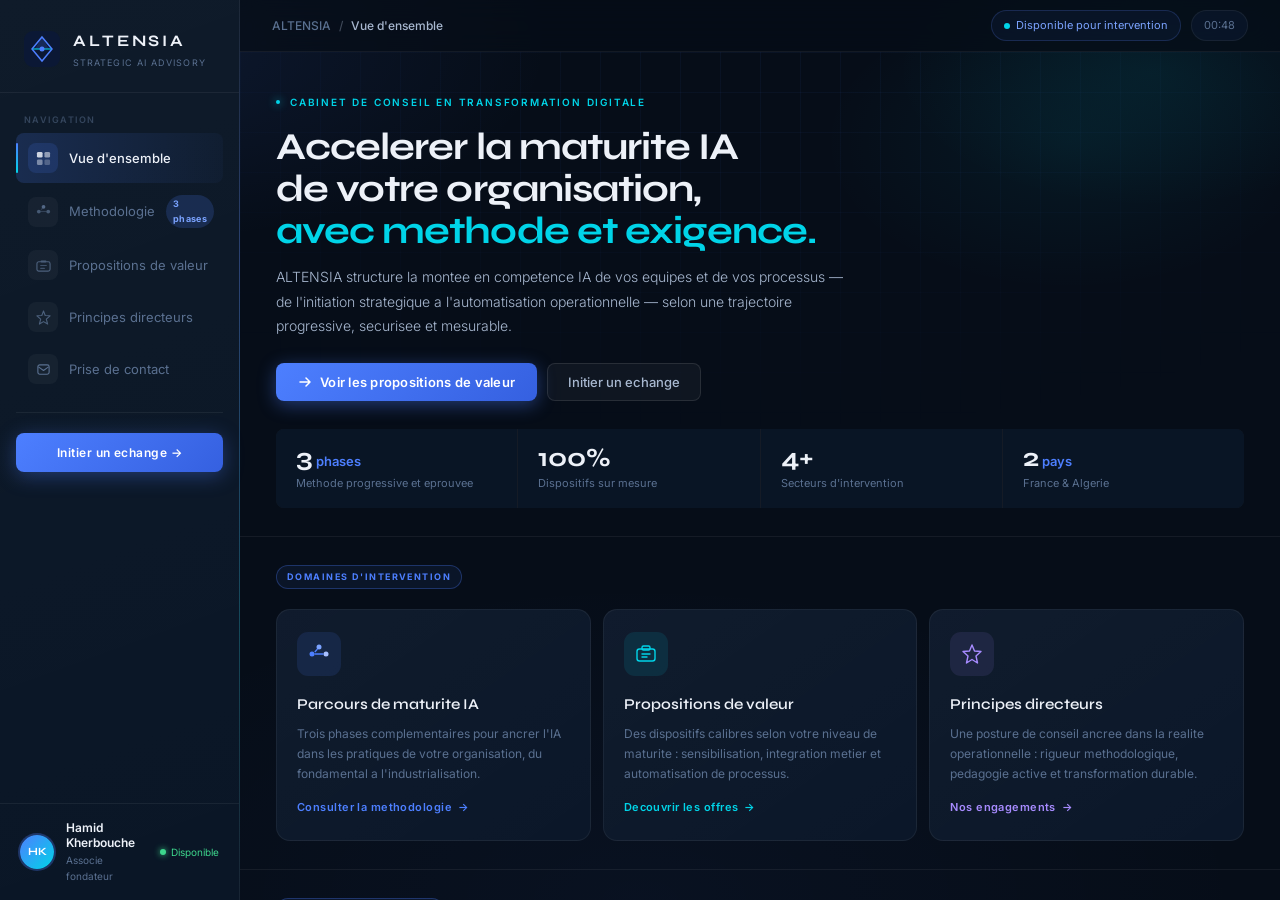
==== commit 223c7d8e: "Add files via upload" ====
--- a/index.html
+++ b/index.html
@@ -3,14 +3,15 @@
 <head>
   <meta charset="UTF-8" />
   <meta name="viewport" content="width=device-width, initial-scale=1.0" />
-  <title>ALTENSIA — Conseil premium en transformation digitale & IA</title>
-  <meta name="description" content="ALTENSIA accompagne les organisations grace a une approche progressive : initiation, integration et automatisation." />
+  <title>ALTENSIA — Intelligence Artificielle & Transformation Strategique</title>
+  <meta name="description" content="Cabinet de conseil specialise en transformation digitale par l'intelligence artificielle. Accompagnement strategique, operationnel et pedagogique des organisations." />
   <link rel="preconnect" href="https://fonts.googleapis.com" />
   <link rel="preconnect" href="https://fonts.gstatic.com" crossorigin />
-  <link href="https://fonts.googleapis.com/css2?family=Inter:wght@400;500;600;700;800&display=swap" rel="stylesheet" />
+  <link href="https://fonts.googleapis.com/css2?family=Syne:wght@400;500;600;700;800&family=Inter:wght@300;400;500;600&display=swap" rel="stylesheet" />
   <link rel="stylesheet" href="style.css" />
 </head>
 <body>
+
   <!-- MOBILE HEADER -->
   <div class="mobile-header">
     <div class="mobile-logo">ALTENSIA</div>
@@ -21,340 +22,547 @@
   <div class="mobile-menu" id="mobile-menu">
     <div class="nav-item" onclick="goTo('accueil');closeMobileMenu()">
       <div class="nav-icon"><svg viewBox="0 0 16 16" fill="none"><rect x="1" y="1" width="6" height="6" rx="1.5" fill="currentColor" opacity="0.85"/><rect x="9" y="1" width="6" height="6" rx="1.5" fill="currentColor" opacity="0.55"/><rect x="1" y="9" width="6" height="6" rx="1.5" fill="currentColor" opacity="0.45"/><rect x="9" y="9" width="6" height="6" rx="1.5" fill="currentColor" opacity="0.25"/></svg></div>
-      Accueil
+      Vue d'ensemble
     </div>
     <div class="nav-item" onclick="goTo('parcours');closeMobileMenu()">
       <div class="nav-icon"><svg viewBox="0 0 16 16" fill="none"><circle cx="3" cy="8" r="2" fill="currentColor" opacity="0.7"/><circle cx="8" cy="3" r="2" fill="currentColor" opacity="0.9"/><circle cx="13" cy="8" r="2" fill="currentColor" opacity="0.7"/><line x1="5" y1="8" x2="11" y2="8" stroke="currentColor" stroke-width="1.2" opacity="0.4"/></svg></div>
-      Parcours IA
+      Methodologie
     </div>
     <div class="nav-item" onclick="goTo('offres');closeMobileMenu()">
       <div class="nav-icon"><svg viewBox="0 0 16 16" fill="none"><rect x="1" y="4" width="14" height="10" rx="2" stroke="currentColor" stroke-width="1.2" opacity="0.8"/><path d="M5 8h6M5 11h4" stroke="currentColor" stroke-width="1.2" stroke-linecap="round" opacity="0.6"/></svg></div>
-      Nos offres
+      Propositions de valeur
     </div>
     <div class="nav-item" onclick="goTo('engagements');closeMobileMenu()">
       <div class="nav-icon"><svg viewBox="0 0 16 16" fill="none"><polygon points="8,1 9.8,5.8 15,6.2 11,9.8 12.4,15 8,12.4 3.6,15 5,9.8 1,6.2 6.2,5.8" stroke="currentColor" stroke-width="1.2" fill="none" opacity="0.8"/></svg></div>
-      Engagements
+      Principes directeurs
     </div>
     <div class="nav-item" onclick="goTo('contact');closeMobileMenu()">
       <div class="nav-icon"><svg viewBox="0 0 16 16" fill="none"><rect x="2" y="3" width="12" height="10" rx="2" stroke="currentColor" stroke-width="1.2"/><path d="M3 5.5L8 9L13 5.5" stroke="currentColor" stroke-width="1.2" stroke-linecap="round"/></svg></div>
-      Contact
+      Prise de contact
     </div>
-    <button class="mobile-menu-cta" onclick="goTo('contact');closeMobileMenu()">Parler a ALTENSIA</button>
+    <button class="mobile-menu-cta" onclick="goTo('contact');closeMobileMenu()">Initier un echange</button>
   </div>
 
   <div class="shell">
+
+    <!-- SIDEBAR -->
     <nav class="sidebar">
       <div class="logo-zone" onclick="goTo('accueil')">
-        <svg width="38" height="38" viewBox="0 0 38 38" fill="none" aria-hidden="true">
-          <rect width="38" height="38" rx="9" fill="#0D1240"/>
-          <polygon points="19,7 30,19 19,31 8,19" fill="none" stroke="#5C84FF" stroke-width="1.5"/>
-          <polygon points="19,7 26,19 12,19" fill="#5C84FF" opacity="0.22"/>
-          <line x1="10" y1="19" x2="28" y2="19" stroke="#32D6E5" stroke-width="1.2" opacity="0.9"/>
-          <circle cx="19" cy="19" r="2.2" fill="#5C84FF"/>
-        </svg>
-        <div class="logo-name">ALTENSIA</div>
+        <div class="logo-mark">
+          <svg width="36" height="36" viewBox="0 0 36 36" fill="none">
+            <rect width="36" height="36" rx="9" fill="#0B1835"/>
+            <polygon points="18,6 28,18 18,30 8,18" fill="none" stroke="#4D7FFF" stroke-width="1.5"/>
+            <polygon points="18,6 25,18 11,18" fill="#4D7FFF" opacity="0.18"/>
+            <line x1="9" y1="18" x2="27" y2="18" stroke="#00D4E8" stroke-width="1.2" opacity="0.9"/>
+            <circle cx="18" cy="18" r="2.5" fill="#4D7FFF"/>
+          </svg>
+        </div>
+        <div>
+          <div class="logo-name">ALTENSIA</div>
+          <div class="logo-tagline">Strategic AI Advisory</div>
+        </div>
       </div>
 
-      <div class="nav-section">Navigation</div>
-
-      <div class="nav-item active" onclick="goTo('accueil',this)">
-        <div class="nav-icon"><svg viewBox="0 0 16 16" fill="none"><rect x="1" y="1" width="6" height="6" rx="1.5" fill="currentColor" opacity="0.85"/><rect x="9" y="1" width="6" height="6" rx="1.5" fill="currentColor" opacity="0.55"/><rect x="1" y="9" width="6" height="6" rx="1.5" fill="currentColor" opacity="0.45"/><rect x="9" y="9" width="6" height="6" rx="1.5" fill="currentColor" opacity="0.25"/></svg></div>
-        Accueil
+      <div class="nav-group">
+        <div class="nav-group-label">Navigation</div>
+
+        <div class="nav-item active" onclick="goTo('accueil',this)">
+          <div class="nav-icon">
+            <svg viewBox="0 0 16 16" fill="none"><rect x="1" y="1" width="6" height="6" rx="1.5" fill="currentColor" opacity="0.85"/><rect x="9" y="1" width="6" height="6" rx="1.5" fill="currentColor" opacity="0.55"/><rect x="1" y="9" width="6" height="6" rx="1.5" fill="currentColor" opacity="0.45"/><rect x="9" y="9" width="6" height="6" rx="1.5" fill="currentColor" opacity="0.25"/></svg>
+          </div>
+          Vue d'ensemble
+        </div>
+
+        <div class="nav-item" onclick="goTo('parcours',this)">
+          <div class="nav-icon">
+            <svg viewBox="0 0 16 16" fill="none"><circle cx="3" cy="8" r="2" fill="currentColor" opacity="0.7"/><circle cx="8" cy="3" r="2" fill="currentColor" opacity="0.9"/><circle cx="13" cy="8" r="2" fill="currentColor" opacity="0.7"/><line x1="5" y1="8" x2="11" y2="8" stroke="currentColor" stroke-width="1.2" opacity="0.4"/><line x1="5.5" y1="6" x2="7" y2="4.5" stroke="currentColor" stroke-width="1.2" opacity="0.4"/></svg>
+          </div>
+          Methodologie
+          <span class="nav-badge">3 phases</span>
+        </div>
+
+        <div class="nav-item" onclick="goTo('offres',this)">
+          <div class="nav-icon">
+            <svg viewBox="0 0 16 16" fill="none"><rect x="1" y="4" width="14" height="10" rx="2" stroke="currentColor" stroke-width="1.2" opacity="0.8"/><path d="M5 8h6M5 11h4" stroke="currentColor" stroke-width="1.2" stroke-linecap="round" opacity="0.6"/><rect x="5" y="2" width="6" height="3" rx="1" fill="currentColor" opacity="0.4"/></svg>
+          </div>
+          Propositions de valeur
+        </div>
+
+        <div class="nav-item" onclick="goTo('engagements',this)">
+          <div class="nav-icon">
+            <svg viewBox="0 0 16 16" fill="none"><polygon points="8,1 9.8,5.8 15,6.2 11,9.8 12.4,15 8,12.4 3.6,15 5,9.8 1,6.2 6.2,5.8" stroke="currentColor" stroke-width="1.2" stroke-linejoin="round" fill="none" opacity="0.8"/></svg>
+          </div>
+          Principes directeurs
+        </div>
+
+        <div class="nav-item" onclick="goTo('contact',this)">
+          <div class="nav-icon">
+            <svg viewBox="0 0 16 16" fill="none"><rect x="2" y="3" width="12" height="10" rx="2" stroke="currentColor" stroke-width="1.2"/><path d="M3 5.5L8 9L13 5.5" stroke="currentColor" stroke-width="1.2" stroke-linecap="round" stroke-linejoin="round"/></svg>
+          </div>
+          Prise de contact
+        </div>
       </div>
-      <div class="nav-item" onclick="goTo('parcours',this)">
-        <div class="nav-icon"><svg viewBox="0 0 16 16" fill="none"><circle cx="3" cy="8" r="2" fill="currentColor" opacity="0.7"/><circle cx="8" cy="3" r="2" fill="currentColor" opacity="0.9"/><circle cx="13" cy="8" r="2" fill="currentColor" opacity="0.7"/><line x1="5" y1="8" x2="11" y2="8" stroke="currentColor" stroke-width="1.2" opacity="0.4"/><line x1="5.5" y1="6" x2="7" y2="4.5" stroke="currentColor" stroke-width="1.2" opacity="0.4"/></svg></div>
-        Parcours IA
-      </div>
-      <div class="nav-item" onclick="goTo('offres',this)">
-        <div class="nav-icon"><svg viewBox="0 0 16 16" fill="none"><rect x="1" y="4" width="14" height="10" rx="2" stroke="currentColor" stroke-width="1.2" opacity="0.8"/><path d="M5 8h6M5 11h4" stroke="currentColor" stroke-width="1.2" stroke-linecap="round" opacity="0.6"/><rect x="5" y="2" width="6" height="3" rx="1" fill="currentColor" opacity="0.4"/></svg></div>
-        Nos offres
-      </div>
-      <div class="nav-item" onclick="goTo('engagements',this)">
-        <div class="nav-icon"><svg viewBox="0 0 16 16" fill="none"><polygon points="8,1 9.8,5.8 15,6.2 11,9.8 12.4,15 8,12.4 3.6,15 5,9.8 1,6.2 6.2,5.8" stroke="currentColor" stroke-width="1.2" stroke-linejoin="round" fill="none" opacity="0.8"/></svg></div>
-        Engagements
-      </div>
-      <div class="nav-item" onclick="goTo('contact',this)">
-        <div class="nav-icon"><svg viewBox="0 0 16 16" fill="none"><rect x="2" y="3" width="12" height="10" rx="2" stroke="currentColor" stroke-width="1.2"/><path d="M3 5.5L8 9L13 5.5" stroke="currentColor" stroke-width="1.2" stroke-linecap="round" stroke-linejoin="round"/></svg></div>
-        Contact
-      </div>
-
-      <button class="sidebar-cta" onclick="goTo('contact')">Parler a ALTENSIA</button>
+
+      <div class="sidebar-divider"></div>
+
+      <button class="sidebar-cta" onclick="goTo('contact')">Initier un echange &rarr;</button>
 
       <div class="sidebar-footer">
         <div class="avatar">HK</div>
         <div>
-          <div class="footer-name">Hamid KHERBOUCHE</div>
-          <div class="footer-role">Consultant transformation digitale</div>
-        </div>
+          <div class="footer-name">Hamid Kherbouche</div>
+          <div class="footer-role">Associe fondateur</div>
+        </div>
+        <div class="footer-status">Disponible</div>
       </div>
     </nav>
 
+    <!-- MAIN -->
     <div class="main">
+
+      <!-- TOPBAR -->
+      <div class="topbar">
+        <div class="topbar-breadcrumb">
+          <span style="color:var(--muted)">ALTENSIA</span>
+          <span class="sep">/</span>
+          <span id="breadcrumb-page">Vue d'ensemble</span>
+        </div>
+        <div class="topbar-actions">
+          <div class="topbar-pill">
+            <div class="pulse"></div>
+            Disponible pour intervention
+          </div>
+          <div class="topbar-pill" style="color:var(--muted);border-color:var(--line);">
+            <span id="topbar-time">--:--</span>
+          </div>
+        </div>
+      </div>
+
       <div class="content">
 
-        <!-- PAGE ACCUEIL -->
+        <!-- ══════════════════════════════════
+             PAGE : VUE D'ENSEMBLE
+        ══════════════════════════════════ -->
         <div class="page active" id="page-accueil">
+
           <div class="hero">
-            <div class="hero-grid"></div>
-            <div class="hero-eyebrow">Conseil en transformation digitale</div>
-            <div class="hero-title">Accelerer la transformation digitale<br><span class="hero-accent">par l'intelligence artificielle.</span></div>
-            <div class="hero-sub">ALTENSIA accompagne les organisations grace a une approche progressive : initiation, integration et automatisation. Une methode claire, structuree, orientee resultat.</div>
+            <div class="hero-mesh"></div>
+            <div class="hero-glow"></div>
+            <div class="hero-eyebrow">
+              <div class="hero-eyebrow-dot"></div>
+              Cabinet de conseil en transformation digitale
+            </div>
+            <h1 class="hero-title">
+              Accelerer la maturite IA<br>
+              de votre organisation,<br>
+              <span class="accent-cyan">avec methode et exigence.</span>
+            </h1>
+            <p class="hero-sub">
+              ALTENSIA structure la montee en competence IA de vos equipes et de vos processus — de l'initiation strategique a l'automatisation operationnelle — selon une trajectoire progressive, securisee et mesurable.
+            </p>
             <div class="hero-actions">
-              <button class="btn-fill" onclick="goTo('offres')">Decouvrir nos offres</button>
-              <button class="btn-line" onclick="goTo('contact')">Echanger avec nous</button>
-            </div>
-            <div class="hero-stats">
-              <div class="stat-block"><div><span class="stat-val">3</span><span class="stat-unit"> niveaux</span></div><div class="stat-label">du fondamental a l'automatisation</div></div>
-              <div class="stat-block"><div><span class="stat-val">100%</span></div><div class="stat-label">approche sur mesure</div></div>
-              <div class="stat-block"><div><span class="stat-val">4+</span></div><div class="stat-label">domaines metier couverts</div></div>
-              <div class="stat-block"><div><span class="stat-val">2</span><span class="stat-unit"> pays</span></div><div class="stat-label">France &amp; Algerie</div></div>
-            </div>
-          </div>
+              <button class="btn-primary" onclick="goTo('offres')">
+                <svg width="14" height="14" viewBox="0 0 14 14" fill="none"><path d="M2 7h10M8 3l4 4-4 4" stroke="white" stroke-width="1.5" stroke-linecap="round" stroke-linejoin="round"/></svg>
+                Voir les propositions de valeur
+              </button>
+              <button class="btn-ghost" onclick="goTo('contact')">Initier un echange</button>
+            </div>
+            <div class="hero-kpi">
+              <div class="kpi-item">
+                <div><span class="kpi-val">3</span><span class="kpi-unit"> phases</span></div>
+                <div class="kpi-label">Methode progressive et eprouvee</div>
+              </div>
+              <div class="kpi-item">
+                <div><span class="kpi-val">100%</span></div>
+                <div class="kpi-label">Dispositifs sur mesure</div>
+              </div>
+              <div class="kpi-item">
+                <div><span class="kpi-val">4+</span></div>
+                <div class="kpi-label">Secteurs d'intervention</div>
+              </div>
+              <div class="kpi-item">
+                <div><span class="kpi-val">2</span><span class="kpi-unit"> pays</span></div>
+                <div class="kpi-label">France & Algerie</div>
+              </div>
+            </div>
+          </div>
+
           <div class="section">
-            <div class="sec-label">Explorer</div>
-            <div class="cards3">
+            <div class="sec-header">
+              <div class="sec-tag">Domaines d'intervention</div>
+            </div>
+            <div class="grid-3">
               <div class="xcard c1" onclick="goTo('parcours')">
-                <div class="xcard-ico" style="background:rgba(92,132,255,0.12);"><svg width="22" height="22" viewBox="0 0 22 22" fill="none"><circle cx="4" cy="11" r="2.5" fill="#5C84FF"/><circle cx="11" cy="4" r="2.5" fill="#8DA6FF"/><circle cx="18" cy="11" r="2.5" fill="#AFC0FF"/><line x1="6.5" y1="11" x2="15.5" y2="11" stroke="#5C84FF" stroke-width="1.3"/><line x1="6.8" y1="9" x2="9.5" y2="6" stroke="#5C84FF" stroke-width="1.3"/></svg></div>
-                <div class="xcard-title">Parcours IA</div>
-                <div class="xcard-desc">Trois niveaux progressifs pour faire de l'IA un levier durable dans votre organisation.</div>
-                <div class="xcard-link" style="color:var(--primary);">Explorer &#8594;</div>
+                <div class="xcard-ico" style="background:rgba(77,127,255,0.12);">
+                  <svg width="22" height="22" viewBox="0 0 22 22" fill="none"><circle cx="4" cy="11" r="2.5" fill="#4D7FFF"/><circle cx="11" cy="4" r="2.5" fill="#7BA3FF"/><circle cx="18" cy="11" r="2.5" fill="#A8C0FF"/><line x1="6.5" y1="11" x2="15.5" y2="11" stroke="#4D7FFF" stroke-width="1.3"/><line x1="6.8" y1="9" x2="9.5" y2="6" stroke="#4D7FFF" stroke-width="1.3"/></svg>
+                </div>
+                <div class="xcard-title">Parcours de maturite IA</div>
+                <div class="xcard-desc">Trois phases complementaires pour ancrer l'IA dans les pratiques de votre organisation, du fondamental a l'industrialisation.</div>
+                <div class="xcard-cta" style="color:var(--primary);">Consulter la methodologie <span>&#8594;</span></div>
               </div>
               <div class="xcard c2" onclick="goTo('offres')">
-                <div class="xcard-ico" style="background:rgba(50,214,229,0.09);"><svg width="22" height="22" viewBox="0 0 22 22" fill="none"><rect x="2" y="6" width="18" height="12" rx="2.5" stroke="#32D6E5" stroke-width="1.4"/><path d="M7 11h8M7 14h5" stroke="#32D6E5" stroke-width="1.4" stroke-linecap="round"/><rect x="7" y="3" width="8" height="4" rx="1.5" fill="none" stroke="#32D6E5" stroke-width="1.4"/></svg></div>
-                <div class="xcard-title">Nos offres</div>
-                <div class="xcard-desc">Initiation, Integration, Automatisation - adaptees a votre niveau de maturite IA.</div>
-                <div class="xcard-link" style="color:var(--cyan);">Voir les offres &#8594;</div>
+                <div class="xcard-ico" style="background:rgba(0,212,232,0.10);">
+                  <svg width="22" height="22" viewBox="0 0 22 22" fill="none"><rect x="2" y="6" width="18" height="12" rx="2.5" stroke="#00D4E8" stroke-width="1.4"/><path d="M7 11h8M7 14h5" stroke="#00D4E8" stroke-width="1.4" stroke-linecap="round"/><rect x="7" y="3" width="8" height="4" rx="1.5" fill="none" stroke="#00D4E8" stroke-width="1.4"/></svg>
+                </div>
+                <div class="xcard-title">Propositions de valeur</div>
+                <div class="xcard-desc">Des dispositifs calibres selon votre niveau de maturite : sensibilisation, integration metier et automatisation de processus.</div>
+                <div class="xcard-cta" style="color:var(--cyan);">Decouvrir les offres <span>&#8594;</span></div>
               </div>
               <div class="xcard c3" onclick="goTo('engagements')">
-                <div class="xcard-ico" style="background:rgba(180,138,255,0.09);"><svg width="22" height="22" viewBox="0 0 22 22" fill="none"><polygon points="11,2 13.5,8 20,8.5 15,13 16.5,20 11,16.5 5.5,20 7,13 2,8.5 8.5,8" stroke="#B48AFF" stroke-width="1.4" stroke-linejoin="round" fill="none"/></svg></div>
-                <div class="xcard-title">Engagements</div>
-                <div class="xcard-desc">Une approche structuree, operationnelle et orientee transformation reelle.</div>
-                <div class="xcard-link" style="color:#B48AFF;">Decouvrir &#8594;</div>
-              </div>
-            </div>
-          </div>
+                <div class="xcard-ico" style="background:rgba(167,139,255,0.10);">
+                  <svg width="22" height="22" viewBox="0 0 22 22" fill="none"><polygon points="11,2 13.5,8 20,8.5 15,13 16.5,20 11,16.5 5.5,20 7,13 2,8.5 8.5,8" stroke="#A78BFF" stroke-width="1.4" stroke-linejoin="round" fill="none"/></svg>
+                </div>
+                <div class="xcard-title">Principes directeurs</div>
+                <div class="xcard-desc">Une posture de conseil ancree dans la realite operationnelle : rigueur methodologique, pedagogie active et transformation durable.</div>
+                <div class="xcard-cta" style="color:#A78BFF;">Nos engagements <span>&#8594;</span></div>
+              </div>
+            </div>
+          </div>
+
           <div class="section">
-            <div class="sec-label">Notre approche</div>
-            <div class="approach-wrap">
-              <div class="approach-title">Une montee en maturite IA progressive et securisee</div>
-              <div class="approach-desc">ALTENSIA accompagne les organisations depuis l'acculturation jusqu'a l'automatisation de processus a forte valeur ajoutee. Chaque etape s'inscrit dans votre realite terrain.</div>
-              <div class="approach-steps">
-                <div class="ap-step"><div class="ap-num" style="color:var(--primary);">01</div><div class="ap-name">Initiation</div><div class="ap-sub">Comprendre</div></div>
-                <div class="ap-step" style="background:rgba(92,132,255,0.04);"><div class="ap-num" style="color:var(--cyan);">02</div><div class="ap-name">Integration</div><div class="ap-sub">Appliquer</div></div>
-                <div class="ap-step"><div class="ap-num" style="color:#B48AFF;">03</div><div class="ap-name">Automatisation</div><div class="ap-sub">Transformer</div></div>
-              </div>
-            </div>
-          </div>
-        </div>
-
-        <!-- PAGE PARCOURS -->
+            <div class="sec-header">
+              <div class="sec-tag">Approche strategique</div>
+            </div>
+            <div class="approach-card">
+              <div class="approach-title">Une trajectoire de transformation progressive et securisee</div>
+              <div class="approach-desc">
+                ALTENSIA structure l'integration de l'IA comme un processus de transformation organisationnelle — pas comme un simple deploiement technologique. Chaque intervention est concue pour generer des effets durables sur les pratiques, les competences et la performance collective.
+              </div>
+              <div class="steps-row">
+                <div class="step-item">
+                  <div class="step-num" style="color:var(--primary);">01 &mdash; INITIATION</div>
+                  <div class="step-name">Sensibilisation strategique</div>
+                  <div class="step-sub">Comprendre & acculturer</div>
+                </div>
+                <div class="step-item" style="background:rgba(77,127,255,0.05);">
+                  <div class="step-num" style="color:var(--cyan);">02 &mdash; INTEGRATION</div>
+                  <div class="step-name">Inscription metier</div>
+                  <div class="step-sub">Appliquer & mesurer</div>
+                </div>
+                <div class="step-item">
+                  <div class="step-num" style="color:#A78BFF;">03 &mdash; AUTOMATISATION</div>
+                  <div class="step-name">Industrialisation</div>
+                  <div class="step-sub">Transformer & performer</div>
+                </div>
+              </div>
+            </div>
+          </div>
+
+        </div>
+
+        <!-- ══════════════════════════════════
+             PAGE : METHODOLOGIE
+        ══════════════════════════════════ -->
         <div class="page" id="page-parcours">
-          <div class="hero" style="padding:34px 46px 30px;">
-            <div class="hero-grid"></div>
-            <div class="hero-eyebrow">Methode</div>
-            <div class="hero-title" style="font-size:31px;">Le parcours IA en <span class="hero-accent">3 niveaux</span></div>
-            <div class="hero-sub" style="margin-bottom:0;">Une progression claire pour faire de l'IA un levier de comprehension, d'efficacite et de transformation durable.</div>
-          </div>
+
+          <div class="hero" style="padding:30px 36px 24px;">
+            <div class="hero-mesh"></div>
+            <div class="hero-eyebrow"><div class="hero-eyebrow-dot"></div>Methodologie propriataire</div>
+            <h1 class="hero-title" style="font-size:30px;">Le parcours IA en <span class="accent">3 phases</span> complementaires</h1>
+            <p class="hero-sub" style="margin-bottom:0;">Une progression rigoureuse pour faire de l'IA un vecteur de comprehension, d'efficience et de transformation organisationnelle durable.</p>
+          </div>
+
           <div class="section">
-            <div class="sec-label">Progression</div>
-            <div class="steps3">
-              <div class="scard">
-                <div class="scard-head" style="border-top:3px solid var(--primary);">
-                  <div class="scard-num" style="color:var(--primary);">01 &mdash; INITIATION</div>
-                  <div class="scard-title">Comprendre &amp; acculturer</div>
-                  <div class="scard-sub">Poser les bases de l'IA dans votre organisation et securiser les premiers usages.</div>
-                </div>
-                <div class="scard-body">
-                  <div class="bullet"><div class="bdot" style="background:var(--primary);"></div>Principes cles de l'intelligence artificielle</div>
-                  <div class="bullet"><div class="bdot" style="background:var(--primary);"></div>Acculturation aux usages professionnels</div>
-                  <div class="bullet"><div class="bdot" style="background:var(--primary);"></div>Identification des premieres opportunites</div>
-                  <div class="bullet"><div class="bdot" style="background:var(--primary);"></div>Ethique, qualite et confidentialite</div>
-                </div>
-                <div class="scard-foot"><span class="pill" style="background:rgba(92,132,255,0.12);color:var(--primary-2);">Niveau 1</span></div>
-              </div>
-              <div class="scard featured">
-                <div class="scard-head" style="border-top:3px solid var(--cyan);">
-                  <div class="scard-num" style="color:var(--cyan);">02 &mdash; INTEGRATION</div>
-                  <div class="scard-title">Appliquer dans les metiers</div>
-                  <div class="scard-sub">Inscrire l'IA dans les pratiques concretes, de facon utile et maitrisee.</div>
-                </div>
-                <div class="scard-body">
-                  <div class="bullet"><div class="bdot" style="background:var(--cyan);"></div>Taches a forte valeur ajoutee pour l'IA</div>
-                  <div class="bullet"><div class="bdot" style="background:var(--cyan);"></div>Cas d'usage adaptes aux metiers</div>
-                  <div class="bullet"><div class="bdot" style="background:var(--cyan);"></div>Productivite individuelle et collective</div>
-                  <div class="bullet"><div class="bdot" style="background:var(--cyan);"></div>Usages encadres et coherents</div>
-                </div>
-                <div class="scard-foot"><span class="pill" style="background:rgba(50,214,229,0.12);color:var(--cyan);">Niveau 2</span></div>
-              </div>
-              <div class="scard">
-                <div class="scard-head" style="border-top:3px solid #B48AFF;">
-                  <div class="scard-num" style="color:#B48AFF;">03 &mdash; AUTOMATISATION</div>
-                  <div class="scard-title">Transformer &amp; performer</div>
-                  <div class="scard-sub">Creer des leviers durables de performance en automatisant les processus cles.</div>
-                </div>
-                <div class="scard-body">
-                  <div class="bullet"><div class="bdot" style="background:#B48AFF;"></div>Processus automatisables a fort potentiel</div>
-                  <div class="bullet"><div class="bdot" style="background:#B48AFF;"></div>Workflows intelligents et pilotes</div>
-                  <div class="bullet"><div class="bdot" style="background:#B48AFF;"></div>Articulation IA, outils et supervision</div>
-                  <div class="bullet"><div class="bdot" style="background:#B48AFF;"></div>Mesure des gains et deploiement securise</div>
-                </div>
-                <div class="scard-foot"><span class="pill" style="background:rgba(180,138,255,0.12);color:#B48AFF;">Niveau 3</span></div>
-              </div>
-            </div>
-            <div class="prog-bar">
-              <div class="prog-seg"><div style="font-size:11px;font-weight:700;color:var(--primary);margin-bottom:2px;">Initiation</div><div style="font-size:11px;color:var(--muted);">Comprendre</div></div>
-              <div class="prog-div">&#8250;</div>
-              <div class="prog-seg" style="background:rgba(50,214,229,0.04);border-radius:8px;"><div style="font-size:11px;font-weight:700;color:var(--cyan);margin-bottom:2px;">Integration</div><div style="font-size:11px;color:var(--muted);">Appliquer</div></div>
-              <div class="prog-div">&#8250;</div>
-              <div class="prog-seg"><div style="font-size:11px;font-weight:700;color:#B48AFF;margin-bottom:2px;">Automatisation</div><div style="font-size:11px;color:var(--muted);">Transformer</div></div>
-            </div>
-          </div>
-        </div>
-
-        <!-- PAGE OFFRES -->
+            <div class="sec-header"><div class="sec-tag">Phases de maturite</div></div>
+            <div class="level-grid">
+
+              <div class="level-card">
+                <div class="level-head" style="border-top:3px solid var(--primary);">
+                  <div class="level-head-glow" style="background:var(--primary);"></div>
+                  <div class="level-num" style="color:var(--primary);">PHASE 01 &mdash; INITIATION</div>
+                  <div class="level-name">Sensibilisation strategique</div>
+                  <div class="level-desc">Poser les fondations cognitives et organisationnelles pour une adoption eclairee et securisee de l'IA.</div>
+                </div>
+                <div class="level-body">
+                  <div class="deliverable"><div class="d-dot" style="background:var(--primary);"></div>Fondamentaux de l'intelligence artificielle appliquee</div>
+                  <div class="deliverable"><div class="d-dot" style="background:var(--primary);"></div>Cartographie des usages a fort potentiel</div>
+                  <div class="deliverable"><div class="d-dot" style="background:var(--primary);"></div>Cadre ethique, juridique et de gouvernance</div>
+                  <div class="deliverable"><div class="d-dot" style="background:var(--primary);"></div>Premiers cas d'usage securises et documentes</div>
+                </div>
+                <div class="level-foot">
+                  <div class="level-badge" style="background:rgba(77,127,255,0.12);color:var(--primary-2);">
+                    <svg width="10" height="10" viewBox="0 0 10 10" fill="none"><circle cx="5" cy="5" r="4" stroke="currentColor" stroke-width="1.2"/></svg>
+                    Niveau 1 — Fondations
+                  </div>
+                </div>
+              </div>
+
+              <div class="level-card featured">
+                <div class="level-head" style="border-top:3px solid var(--cyan);">
+                  <div class="level-head-glow" style="background:var(--cyan);"></div>
+                  <div class="level-num" style="color:var(--cyan);">PHASE 02 &mdash; INTEGRATION</div>
+                  <div class="level-name">Inscription metier</div>
+                  <div class="level-desc">Ancrer l'IA dans les processus operationnels de facon concrete, maitrisee et generatrice de valeur mesurable.</div>
+                </div>
+                <div class="level-body">
+                  <div class="deliverable"><div class="d-dot" style="background:var(--cyan);"></div>Identification des taches a haute valeur ajoutee IA</div>
+                  <div class="deliverable"><div class="d-dot" style="background:var(--cyan);"></div>Co-construction de cas d'usage metiers</div>
+                  <div class="deliverable"><div class="d-dot" style="background:var(--cyan);"></div>Gains de productivite individuels et collectifs</div>
+                  <div class="deliverable"><div class="d-dot" style="background:var(--cyan);"></div>Protocoles d'usage encadres et auditables</div>
+                </div>
+                <div class="level-foot">
+                  <div class="level-badge" style="background:rgba(0,212,232,0.12);color:var(--cyan-2);">
+                    <svg width="10" height="10" viewBox="0 0 10 10" fill="none"><circle cx="5" cy="5" r="4" stroke="currentColor" stroke-width="1.2"/><circle cx="5" cy="5" r="2" fill="currentColor"/></svg>
+                    Niveau 2 — Integration
+                  </div>
+                </div>
+              </div>
+
+              <div class="level-card">
+                <div class="level-head" style="border-top:3px solid #A78BFF;">
+                  <div class="level-head-glow" style="background:#A78BFF;"></div>
+                  <div class="level-num" style="color:#A78BFF;">PHASE 03 &mdash; AUTOMATISATION</div>
+                  <div class="level-name">Industrialisation IA</div>
+                  <div class="level-desc">Transformer les processus structurants en leviers durables de performance, de qualite et d'efficience operationnelle.</div>
+                </div>
+                <div class="level-body">
+                  <div class="deliverable"><div class="d-dot" style="background:#A78BFF;"></div>Identification des processus automatisables prioritaires</div>
+                  <div class="deliverable"><div class="d-dot" style="background:#A78BFF;"></div>Architecture de workflows intelligents et supervises</div>
+                  <div class="deliverable"><div class="d-dot" style="background:#A78BFF;"></div>Dispositifs de mesure des gains et KPIs</div>
+                  <div class="deliverable"><div class="d-dot" style="background:#A78BFF;"></div>Plan de deploiement et de montee en charge</div>
+                </div>
+                <div class="level-foot">
+                  <div class="level-badge" style="background:rgba(167,139,255,0.12);color:#C4B0FF;">
+                    <svg width="10" height="10" viewBox="0 0 10 10" fill="none"><polygon points="5,1 9,9 1,9" stroke="currentColor" stroke-width="1.2" fill="none"/></svg>
+                    Niveau 3 — Industrialisation
+                  </div>
+                </div>
+              </div>
+
+            </div>
+
+            <div class="maturity-track">
+              <div class="maturity-seg">
+                <div class="maturity-label" style="color:var(--primary);">Initiation</div>
+                <div class="maturity-sub">Comprendre & poser les bases</div>
+              </div>
+              <div class="maturity-arrow">&#8250;</div>
+              <div class="maturity-seg" style="background:rgba(0,212,232,0.04);">
+                <div class="maturity-label" style="color:var(--cyan);">Integration</div>
+                <div class="maturity-sub">Inscrire dans les metiers</div>
+              </div>
+              <div class="maturity-arrow">&#8250;</div>
+              <div class="maturity-seg">
+                <div class="maturity-label" style="color:#A78BFF;">Automatisation</div>
+                <div class="maturity-sub">Industrialiser & performer</div>
+              </div>
+            </div>
+          </div>
+
+        </div>
+
+        <!-- ══════════════════════════════════
+             PAGE : PROPOSITIONS DE VALEUR
+        ══════════════════════════════════ -->
         <div class="page" id="page-offres">
-          <div class="hero" style="padding:34px 46px 30px;">
-            <div class="hero-grid"></div>
-            <div class="hero-eyebrow">Offres</div>
-            <div class="hero-title" style="font-size:31px;">Choisissez votre <span class="hero-accent">niveau d'accompagnement</span></div>
-            <div class="hero-sub" style="margin-bottom:0;">Chaque offre est adaptee a votre maturite IA et peut s'inscrire dans un parcours complet.</div>
-          </div>
+
+          <div class="hero" style="padding:30px 36px 24px;">
+            <div class="hero-mesh"></div>
+            <div class="hero-eyebrow"><div class="hero-eyebrow-dot"></div>Propositions de valeur</div>
+            <h1 class="hero-title" style="font-size:30px;">Choisissez votre <span class="accent">niveau d'engagement</span></h1>
+            <p class="hero-sub" style="margin-bottom:0;">Chaque dispositif est calibre en fonction de votre maturite IA et peut s'inscrire dans un parcours d'acceleration sur mesure.</p>
+          </div>
+
           <div class="section">
-            <div class="sec-label">3 offres</div>
-            <div class="offres3">
-              <div class="ocard">
-                <div class="ocard-head">
-                  <div class="ocard-badge" style="background:rgba(92,132,255,0.12);color:var(--primary-2);display:inline-block;padding:4px 10px;border-radius:999px;">Offre 01</div>
-                  <div class="ocard-title">Initiation</div>
-                  <div class="ocard-sub">Comprendre les fondamentaux et securiser les premiers usages IA</div>
-                </div>
-                <div class="ocard-body">
-                  <div class="ocheck"><div class="cdot" style="background:rgba(92,132,255,0.18);color:var(--primary);">&#10003;</div>Principes cles de l'IA</div>
-                  <div class="ocheck"><div class="cdot" style="background:rgba(92,132,255,0.18);color:var(--primary);">&#10003;</div>Acculturation des equipes</div>
-                  <div class="ocheck"><div class="cdot" style="background:rgba(92,132,255,0.18);color:var(--primary);">&#10003;</div>Premieres opportunites terrain</div>
-                  <div class="ocheck"><div class="cdot" style="background:rgba(92,132,255,0.18);color:var(--primary);">&#10003;</div>Ethique &amp; confidentialite</div>
-                </div>
-                <div class="ocard-foot"><button class="btn-card btn-ghost-card" onclick="goTo('contact')">En savoir plus</button></div>
-              </div>
-              <div class="ocard featured">
-                <div class="ocard-head" style="background:rgba(92,132,255,0.05);">
-                  <div class="ocard-most">Offre la plus demandee</div>
-                  <div class="ocard-badge" style="background:var(--primary);color:white;display:inline-block;padding:4px 10px;border-radius:999px;">Offre 02</div>
-                  <div class="ocard-title">Integration</div>
-                  <div class="ocard-sub">Faire de l'IA un levier concret d'efficacite dans les pratiques metier</div>
-                </div>
-                <div class="ocard-body">
-                  <div class="ocheck"><div class="cdot" style="background:rgba(50,214,229,0.12);color:var(--cyan);">&#10003;</div>Taches a forte valeur ajoutee IA</div>
-                  <div class="ocheck"><div class="cdot" style="background:rgba(50,214,229,0.12);color:var(--cyan);">&#10003;</div>Cas d'usage adaptes aux metiers</div>
-                  <div class="ocheck"><div class="cdot" style="background:rgba(50,214,229,0.12);color:var(--cyan);">&#10003;</div>Productivite individuelle &amp; collective</div>
-                  <div class="ocheck"><div class="cdot" style="background:rgba(50,214,229,0.12);color:var(--cyan);">&#10003;</div>Usages encadres et maitrises</div>
-                </div>
-                <div class="ocard-foot"><button class="btn-card btn-primary-card" onclick="goTo('contact')">Demarrer ce parcours</button></div>
-              </div>
-              <div class="ocard">
-                <div class="ocard-head">
-                  <div class="ocard-badge" style="background:rgba(180,138,255,0.12);color:#B48AFF;display:inline-block;padding:4px 10px;border-radius:999px;">Offre 03</div>
-                  <div class="ocard-title">Automatisation</div>
-                  <div class="ocard-sub">Transformer les processus cles en leviers durables de performance IA</div>
-                </div>
-                <div class="ocard-body">
-                  <div class="ocheck"><div class="cdot" style="background:rgba(180,138,255,0.12);color:#B48AFF;">&#10003;</div>Processus automatisables a fort potentiel</div>
-                  <div class="ocheck"><div class="cdot" style="background:rgba(180,138,255,0.12);color:#B48AFF;">&#10003;</div>Workflows intelligents et pilotes</div>
-                  <div class="ocheck"><div class="cdot" style="background:rgba(180,138,255,0.12);color:#B48AFF;">&#10003;</div>Articulation IA + outils + supervision</div>
-                  <div class="ocheck"><div class="cdot" style="background:rgba(180,138,255,0.12);color:#B48AFF;">&#10003;</div>Mesure des gains et deploiement securise</div>
-                </div>
-                <div class="ocard-foot"><button class="btn-card btn-ghost-card" onclick="goTo('contact')">En savoir plus</button></div>
-              </div>
-            </div>
-          </div>
-        </div>
-
-        <!-- PAGE ENGAGEMENTS -->
+            <div class="sec-header"><div class="sec-tag">3 dispositifs</div></div>
+            <div class="offer-grid">
+
+              <div class="offer-card">
+                <div class="offer-head">
+                  <div class="offer-tier" style="color:var(--primary-2);">DISPOSITIF 01</div>
+                  <div class="offer-name">Initiation</div>
+                  <div class="offer-tagline">Construire les fondations cognitives et organisationnelles d'une adoption eclairee de l'IA</div>
+                </div>
+                <div class="offer-body">
+                  <div class="deliverable-check"><div class="check-ico" style="background:rgba(77,127,255,0.15);color:var(--primary);">&#10003;</div>Fondamentaux et taxonomie de l'IA</div>
+                  <div class="deliverable-check"><div class="check-ico" style="background:rgba(77,127,255,0.15);color:var(--primary);">&#10003;</div>Sensibilisation et acculturation des equipes</div>
+                  <div class="deliverable-check"><div class="check-ico" style="background:rgba(77,127,255,0.15);color:var(--primary);">&#10003;</div>Detection des opportunites terrain</div>
+                  <div class="deliverable-check"><div class="check-ico" style="background:rgba(77,127,255,0.15);color:var(--primary);">&#10003;</div>Cadre ethique et conformite</div>
+                </div>
+                <div class="offer-foot">
+                  <button class="btn-offer-ghost" onclick="goTo('contact')">En savoir plus</button>
+                </div>
+              </div>
+
+              <div class="offer-card featured">
+                <div class="offer-head">
+                  <div class="offer-most">Dispositif le plus sollicite</div>
+                  <div class="offer-tier" style="color:white;background:var(--primary);display:inline-block;padding:3px 10px;border-radius:20px;font-size:9px;">DISPOSITIF 02</div>
+                  <div class="offer-name" style="margin-top:8px;">Integration</div>
+                  <div class="offer-tagline">Faire de l'IA un levier concret d'efficience et de creation de valeur dans les pratiques metier</div>
+                </div>
+                <div class="offer-body">
+                  <div class="deliverable-check"><div class="check-ico" style="background:rgba(0,212,232,0.12);color:var(--cyan);">&#10003;</div>Identification des usages a fort ROI</div>
+                  <div class="deliverable-check"><div class="check-ico" style="background:rgba(0,212,232,0.12);color:var(--cyan);">&#10003;</div>Co-construction de cas d'usage metiers</div>
+                  <div class="deliverable-check"><div class="check-ico" style="background:rgba(0,212,232,0.12);color:var(--cyan);">&#10003;</div>Gain de productivite individuel et collectif</div>
+                  <div class="deliverable-check"><div class="check-ico" style="background:rgba(0,212,232,0.12);color:var(--cyan);">&#10003;</div>Protocoles d'usage encadres et mesures</div>
+                </div>
+                <div class="offer-foot">
+                  <button class="btn-offer-primary" onclick="goTo('contact')">Engager ce parcours</button>
+                </div>
+              </div>
+
+              <div class="offer-card">
+                <div class="offer-head">
+                  <div class="offer-tier" style="color:#C4B0FF;">DISPOSITIF 03</div>
+                  <div class="offer-name">Automatisation</div>
+                  <div class="offer-tagline">Industrialiser les processus a fort potentiel en leviers durables de performance et de competitivite</div>
+                </div>
+                <div class="offer-body">
+                  <div class="deliverable-check"><div class="check-ico" style="background:rgba(167,139,255,0.12);color:#A78BFF;">&#10003;</div>Audit des processus automatisables</div>
+                  <div class="deliverable-check"><div class="check-ico" style="background:rgba(167,139,255,0.12);color:#A78BFF;">&#10003;</div>Architecture de workflows intelligents</div>
+                  <div class="deliverable-check"><div class="check-ico" style="background:rgba(167,139,255,0.12);color:#A78BFF;">&#10003;</div>Dispositifs de mesure et KPIs</div>
+                  <div class="deliverable-check"><div class="check-ico" style="background:rgba(167,139,255,0.12);color:#A78BFF;">&#10003;</div>Plan de deploiement et de gouvernance</div>
+                </div>
+                <div class="offer-foot">
+                  <button class="btn-offer-ghost" onclick="goTo('contact')">En savoir plus</button>
+                </div>
+              </div>
+
+            </div>
+          </div>
+
+        </div>
+
+        <!-- ══════════════════════════════════
+             PAGE : PRINCIPES DIRECTEURS
+        ══════════════════════════════════ -->
         <div class="page" id="page-engagements">
-          <div class="hero" style="padding:34px 46px 30px;">
-            <div class="hero-grid"></div>
-            <div class="hero-eyebrow">Valeurs</div>
-            <div class="hero-title" style="font-size:31px;">Ce qui nous <span class="hero-accent">distingue</span></div>
-            <div class="hero-sub" style="margin-bottom:0;">Une approche claire, structuree et orientee transformation reelle.</div>
-          </div>
+
+          <div class="hero" style="padding:30px 36px 24px;">
+            <div class="hero-mesh"></div>
+            <div class="hero-eyebrow"><div class="hero-eyebrow-dot"></div>Posture de conseil</div>
+            <h1 class="hero-title" style="font-size:30px;">Ce qui nous <span class="accent">distingue</span></h1>
+            <p class="hero-sub" style="margin-bottom:0;">Une approche de conseil rigoureuse, structuree autour de l'impact operationnel reel et de la transformation durable des organisations.</p>
+          </div>
+
           <div class="section">
-            <div class="sec-label">Nos engagements</div>
-            <div class="eng2">
-              <div class="ecard" style="border-top:2px solid var(--primary);">
-                <div class="ecard-ico" style="background:rgba(92,132,255,0.10);"><svg width="20" height="20" viewBox="0 0 20 20" fill="none"><rect x="2" y="4" width="16" height="12" rx="2" stroke="#5C84FF" stroke-width="1.4"/><path d="M6 9h8M6 12h5" stroke="#5C84FF" stroke-width="1.4" stroke-linecap="round"/></svg></div>
-                <div><div class="ecard-title">Approche pedagogique</div><div class="ecard-desc">Methode operationnelle et strategique, adaptee au niveau de chaque organisation.</div></div>
-              </div>
-              <div class="ecard" style="border-top:2px solid var(--cyan);">
-                <div class="ecard-ico" style="background:rgba(50,214,229,0.08);"><svg width="20" height="20" viewBox="0 0 20 20" fill="none"><path d="M10 2L18 18H2L10 2Z" stroke="#32D6E5" stroke-width="1.4" stroke-linejoin="round"/><path d="M10 8v5" stroke="#32D6E5" stroke-width="1.4" stroke-linecap="round"/><circle cx="10" cy="15" r="0.8" fill="#32D6E5"/></svg></div>
-                <div><div class="ecard-title">Adoption progressive</div><div class="ecard-desc">Montee en maturite securisee, sans disruption des pratiques existantes.</div></div>
-              </div>
-              <div class="ecard" style="border-top:2px solid #B48AFF;">
-                <div class="ecard-ico" style="background:rgba(180,138,255,0.08);"><svg width="20" height="20" viewBox="0 0 20 20" fill="none"><circle cx="10" cy="10" r="7" stroke="#B48AFF" stroke-width="1.4"/><path d="M7 10l2.5 2.5L13 8" stroke="#B48AFF" stroke-width="1.4" stroke-linecap="round" stroke-linejoin="round"/></svg></div>
-                <div><div class="ecard-title">Alignement terrain</div><div class="ecard-desc">Chaque intervention est alignee avec les enjeux reels et le contexte metier.</div></div>
-              </div>
-              <div class="ecard" style="border-top:2px solid #FFB86A;">
-                <div class="ecard-ico" style="background:rgba(255,184,106,0.08);"><svg width="20" height="20" viewBox="0 0 20 20" fill="none"><path d="M10 2C6 2 2 6 2 10s4 8 8 8 8-4 8-8" stroke="#FFB86A" stroke-width="1.4" stroke-linecap="round"/><path d="M14 2l4 4-4 4" stroke="#FFB86A" stroke-width="1.4" stroke-linecap="round" stroke-linejoin="round"/></svg></div>
-                <div><div class="ecard-title">Transformation durable</div><div class="ecard-desc">L'objectif est un changement ancre dans les pratiques - pas une formation, une transformation.</div></div>
-              </div>
-            </div>
+            <div class="sec-header"><div class="sec-tag">Nos engagements</div></div>
+            <div class="eng-grid">
+
+              <div class="eng-card" style="--eng-color:var(--primary);">
+                <div class="eng-ico" style="background:rgba(77,127,255,0.10);">
+                  <svg width="20" height="20" viewBox="0 0 20 20" fill="none"><rect x="2" y="4" width="16" height="12" rx="2" stroke="#4D7FFF" stroke-width="1.4"/><path d="M6 9h8M6 12h5" stroke="#4D7FFF" stroke-width="1.4" stroke-linecap="round"/></svg>
+                </div>
+                <div>
+                  <div class="eng-name">Pedagogie operationnelle</div>
+                  <div class="eng-desc">Nos interventions allient rigueur strategique et pragmatisme operationnel. Chaque livrable est actionnable immediatement par vos equipes.</div>
+                </div>
+              </div>
+
+              <div class="eng-card" style="--eng-color:var(--cyan);">
+                <div class="eng-ico" style="background:rgba(0,212,232,0.08);">
+                  <svg width="20" height="20" viewBox="0 0 20 20" fill="none"><path d="M10 2L18 18H2L10 2Z" stroke="#00D4E8" stroke-width="1.4" stroke-linejoin="round"/><path d="M10 8v5" stroke="#00D4E8" stroke-width="1.4" stroke-linecap="round"/><circle cx="10" cy="15" r="0.8" fill="#00D4E8"/></svg>
+                </div>
+                <div>
+                  <div class="eng-name">Adoption progressive et securisee</div>
+                  <div class="eng-desc">Nous concevons des trajectoires de transformation qui respectent le rythme de vos organisations, sans disruption des pratiques etablies.</div>
+                </div>
+              </div>
+
+              <div class="eng-card" style="--eng-color:#A78BFF;">
+                <div class="eng-ico" style="background:rgba(167,139,255,0.08);">
+                  <svg width="20" height="20" viewBox="0 0 20 20" fill="none"><circle cx="10" cy="10" r="7" stroke="#A78BFF" stroke-width="1.4"/><path d="M7 10l2.5 2.5L13 8" stroke="#A78BFF" stroke-width="1.4" stroke-linecap="round" stroke-linejoin="round"/></svg>
+                </div>
+                <div>
+                  <div class="eng-name">Alignement strategique terrain</div>
+                  <div class="eng-desc">Chaque dispositif est construit sur une comprehension fine de vos enjeux reels, de votre culture organisationnelle et de vos contraintes operationnelles.</div>
+                </div>
+              </div>
+
+              <div class="eng-card" style="--eng-color:var(--amber);">
+                <div class="eng-ico" style="background:rgba(245,166,35,0.08);">
+                  <svg width="20" height="20" viewBox="0 0 20 20" fill="none"><path d="M10 2C6 2 2 6 2 10s4 8 8 8 8-4 8-8" stroke="#F5A623" stroke-width="1.4" stroke-linecap="round"/><path d="M14 2l4 4-4 4" stroke="#F5A623" stroke-width="1.4" stroke-linecap="round" stroke-linejoin="round"/></svg>
+                </div>
+                <div>
+                  <div class="eng-name">Transformation organisationnelle durable</div>
+                  <div class="eng-desc">Notre ambition n'est pas la formation ponctuelle, mais l'ancrage durable de nouvelles capacites organisationnelles et de nouveaux modes de travail.</div>
+                </div>
+              </div>
+
+            </div>
+
             <div class="cta-strip">
-              <div class="cta-text">Pret a construire un dispositif <strong>aligne sur vos enjeux</strong> et votre niveau de maturite IA ?</div>
-              <button class="btn-fill" onclick="goTo('contact')">Echanger avec ALTENSIA</button>
-            </div>
-          </div>
-        </div>
-
-        <!-- PAGE CONTACT -->
+              <div class="cta-text">Pret a construire un <strong>dispositif d'acceleration IA</strong> aligne sur vos enjeux strategiques et votre niveau de maturite ?</div>
+              <button class="btn-primary" onclick="goTo('contact')">Initier un echange &rarr;</button>
+            </div>
+          </div>
+
+        </div>
+
+        <!-- ══════════════════════════════════
+             PAGE : PRISE DE CONTACT
+        ══════════════════════════════════ -->
         <div class="page" id="page-contact">
-          <div class="hero" style="padding:34px 46px 30px;">
-            <div class="hero-grid"></div>
-            <div class="hero-eyebrow">Contact</div>
-            <div class="hero-title" style="font-size:31px;">Construisons votre <span class="hero-accent">dispositif ensemble</span></div>
-            <div class="hero-sub" style="margin-bottom:0;">Decrivez votre contexte et vos enjeux - nous reviendrons vers vous rapidement.</div>
-          </div>
+
+          <div class="hero" style="padding:30px 36px 24px;">
+            <div class="hero-mesh"></div>
+            <div class="hero-eyebrow"><div class="hero-eyebrow-dot"></div>Prise de contact</div>
+            <h1 class="hero-title" style="font-size:30px;">Construisons votre <span class="accent">dispositif ensemble</span></h1>
+            <p class="hero-sub" style="margin-bottom:0;">Decrivez votre contexte organisationnel et vos enjeux — nous revenons vers vous sous 24 heures avec une proposition adaptee.</p>
+          </div>
+
           <div class="section">
-            <div class="sec-label">Nous contacter</div>
-            <div class="contact2">
-              <div class="cinfo">
-                <div class="cinfo-top">
-                  <div class="cinfo-av">
-                    <svg width="24" height="24" viewBox="0 0 38 38" fill="none"><polygon points="19,7 30,19 19,31 8,19" fill="none" stroke="#5C84FF" stroke-width="1.5"/><polygon points="19,7 26,19 12,19" fill="#5C84FF" opacity="0.28"/><line x1="10" y1="19" x2="28" y2="19" stroke="#32D6E5" stroke-width="1.2" opacity="0.9"/><circle cx="19" cy="19" r="2.2" fill="#5C84FF"/></svg>
+            <div class="sec-header"><div class="sec-tag">Contact direct</div></div>
+            <div class="contact-layout">
+
+              <div class="contact-info">
+                <div class="contact-info-hero">
+                  <div class="contact-av">
+                    <svg width="24" height="24" viewBox="0 0 38 38" fill="none"><polygon points="19,7 30,19 19,31 8,19" fill="none" stroke="#4D7FFF" stroke-width="1.5"/><polygon points="19,7 26,19 12,19" fill="#4D7FFF" opacity="0.28"/><line x1="10" y1="19" x2="28" y2="19" stroke="#00D4E8" stroke-width="1.2" opacity="0.9"/><circle cx="19" cy="19" r="2.2" fill="#4D7FFF"/></svg>
                   </div>
                   <div>
-                    <div class="cinfo-nm">ALTENSIA</div>
-                    <div class="cinfo-rl">Conseil en transformation digitale &amp; IA</div>
-                  </div>
-                </div>
-                <div class="cinfo-list">
-                  <div class="cinfo-row"><div><div class="cinfo-lb">Email</div><div class="cinfo-vl">hamid.kherbouche@altensia.fr</div></div></div>
-                  <div class="cinfo-row"><div><div class="cinfo-lb">Mobile France</div><div class="cinfo-vl">+33 6 58 08 99 82</div></div></div>
-                  <div class="cinfo-row"><div><div class="cinfo-lb">Mobile Algerie</div><div class="cinfo-vl">+213 557 66 17 38</div></div></div>
-                  <div class="cinfo-row"><div><div class="cinfo-lb">Site web</div><div class="cinfo-vl">www.altensia.fr</div></div></div>
-                </div>
-              </div>
-              <div class="cform">
-                <div class="cform-h">Envoyer un message</div>
+                    <div class="contact-name">Hamid Kherbouche</div>
+                    <div class="contact-role">Associe fondateur &mdash; ALTENSIA</div>
+                  </div>
+                </div>
+                <div class="contact-rows">
+                  <div class="contact-row">
+                    <div><div class="contact-lbl">Email professionnel</div><div class="contact-val">hamid.kherbouche@altensia.fr</div></div>
+                  </div>
+                  <div class="contact-row">
+                    <div><div class="contact-lbl">Mobile France</div><div class="contact-val">+33 6 58 08 99 82</div></div>
+                  </div>
+                  <div class="contact-row">
+                    <div><div class="contact-lbl">Mobile Algerie</div><div class="contact-val">+213 557 66 17 38</div></div>
+                  </div>
+                  <div class="contact-row">
+                    <div><div class="contact-lbl">Site institutionnel</div><div class="contact-val">www.altensia.fr</div></div>
+                  </div>
+                  <div class="contact-row">
+                    <div><div class="contact-lbl">Zones d'intervention</div><div class="contact-val">France &mdash; Algerie &mdash; International</div></div>
+                  </div>
+                </div>
+              </div>
+
+              <div class="contact-form">
+                <div class="form-title">Soumettre une demande</div>
                 <form id="contact-form">
-                  <label class="flb">Nom complet</label>
-                  <input class="fin" name="name" type="text" placeholder="Votre nom" required />
-                  <label class="flb">Email professionnel</label>
-                  <input class="fin" name="email" type="email" placeholder="votre@email.com" required />
-                  <label class="flb">Organisation</label>
-                  <input class="fin" name="organization" type="text" placeholder="Nom de votre organisation" />
-                  <label class="flb">Votre besoin</label>
-                  <textarea class="fta" name="message" placeholder="Decrivez votre contexte et vos enjeux IA..." required></textarea>
+                  <label class="field-label">Interlocuteur</label>
+                  <input class="field-input" name="name" type="text" placeholder="Nom et prenom" required />
+                  <label class="field-label">Adresse electronique</label>
+                  <input class="field-input" name="email" type="email" placeholder="email@organisation.fr" required />
+                  <label class="field-label">Organisation</label>
+                  <input class="field-input" name="organization" type="text" placeholder="Nom de votre organisation" />
+                  <label class="field-label">Nature de la demande</label>
+                  <textarea class="field-textarea" name="message" placeholder="Decrivez votre contexte organisationnel, vos enjeux IA et le dispositif recherche..." required></textarea>
                   <input type="text" name="website" class="honeypot" tabindex="-1" autocomplete="off" />
-                  <button class="btn-fill" style="width:100%;padding:12px;" type="submit">Envoyer le message</button>
+                  <button class="btn-primary" style="width:100%;padding:12px;justify-content:center;" type="submit">
+                    Transmettre la demande
+                  </button>
                   <div id="form-status" class="form-status" aria-live="polite"></div>
                 </form>
               </div>
-            </div>
-          </div>
+
+            </div>
+          </div>
+
         </div>
 
       </div>
     </div>
   </div>
+
   <script src="main.js"></script>
 </body>
 </html>
--- a/style.css
+++ b/style.css
@@ -1,505 +1,560 @@
-/* =============================================
-   ALTENSIA — Dark Mode Premium
-   style.css complet
-   ============================================= */
+@import url('https://fonts.googleapis.com/css2?family=Syne:wght@400;500;600;700;800&family=Inter:wght@300;400;500;600&display=swap');
 
 *, *::before, *::after { box-sizing: border-box; margin: 0; padding: 0; }
 
 :root {
-  --bg:        #07101E;
-  --bg-2:      #0B1628;
-  --bg-3:      #101E34;
-  --panel:     #0E182B;
-  --panel-2:   #121F36;
-  --line:      rgba(255,255,255,0.08);
-  --line-strong: rgba(92,132,255,0.28);
-  --primary:   #5C84FF;
-  --primary-2: #8DA6FF;
-  --cyan:      #32D6E5;
-  --text:      #F4F7FB;
-  --text-soft: #C7D2E4;
-  --muted:     #7F8CA7;
-  --radius:    14px;
-  --shadow:    0 10px 40px rgba(0,0,0,0.28);
-}
-
-html, body { height: 100%; background: var(--bg); color: var(--text); font-family: Inter, "Segoe UI", system-ui, sans-serif; font-size: 14px; }
+  --bg:         #060D18;
+  --bg-2:       #091525;
+  --bg-3:       #0C1C30;
+  --panel:      #0A1628;
+  --panel-2:    #0D1E35;
+  --glass:      rgba(12,28,48,0.82);
+  --line:       rgba(255,255,255,0.06);
+  --line-2:     rgba(92,132,255,0.20);
+  --primary:    #4D7FFF;
+  --primary-2:  #7BA3FF;
+  --cyan:       #00D4E8;
+  --cyan-2:     #6EE7F2;
+  --amber:      #F5A623;
+  --text:       #EDF1F8;
+  --text-soft:  #A8B8D0;
+  --muted:      #5A7090;
+  --radius-sm:  8px;
+  --radius:     14px;
+  --radius-lg:  20px;
+  --font-display: 'Syne', sans-serif;
+  --font-body:    'Inter', sans-serif;
+  --transition:   .32s cubic-bezier(.4,0,.2,1);
+}
+
+html, body { height: 100%; background: var(--bg); color: var(--text); font-family: var(--font-body); font-size: 14px; line-height: 1.6; }
 body { overflow: hidden; }
 
-/* SHELL */
+/* ── SHELL ── */
 .shell {
   display: flex; height: 100vh;
   background:
-    radial-gradient(circle at 15% 15%, rgba(92,132,255,0.08), transparent 28%),
-    radial-gradient(circle at 80% 12%, rgba(50,214,229,0.05), transparent 25%),
+    radial-gradient(ellipse 60% 40% at 10% 5%, rgba(77,127,255,0.10) 0%, transparent 55%),
+    radial-gradient(ellipse 40% 30% at 90% 8%, rgba(0,212,232,0.07) 0%, transparent 50%),
+    radial-gradient(ellipse 80% 60% at 50% 100%, rgba(77,127,255,0.04) 0%, transparent 60%),
     var(--bg);
 }
 
-/* SIDEBAR */
+/* ── SIDEBAR ── */
 .sidebar {
-  width: 228px; flex-shrink: 0;
-  background: linear-gradient(180deg, rgba(255,255,255,0.02), rgba(255,255,255,0)), var(--bg-2);
+  width: 240px; flex-shrink: 0;
+  background: linear-gradient(160deg, rgba(255,255,255,0.025) 0%, rgba(255,255,255,0.005) 100%), var(--bg-2);
   border-right: 1px solid var(--line);
   display: flex; flex-direction: column;
+  backdrop-filter: blur(20px);
+  position: relative; z-index: 10;
+}
+.sidebar::after {
+  content: ''; position: absolute; top: 0; right: -1px; bottom: 0; width: 1px;
+  background: linear-gradient(to bottom, transparent, rgba(77,127,255,0.3) 30%, rgba(0,212,232,0.2) 70%, transparent);
 }
 
 .logo-zone {
-  padding: 24px 22px 20px;
+  padding: 28px 24px 22px; cursor: pointer;
+  display: flex; align-items: center; gap: 13px;
   border-bottom: 1px solid var(--line);
-  cursor: pointer; display: flex; align-items: center; gap: 12px;
-}
-.logo-name { font-size: 15px; font-weight: 700; letter-spacing: 0.16em; color: var(--text); }
-
-.nav-section {
-  font-size: 10px; font-weight: 700; text-transform: uppercase;
-  letter-spacing: 0.14em; color: rgba(127,140,167,0.55);
-  padding: 20px 22px 8px;
-}
-
+  transition: background var(--transition);
+}
+.logo-zone:hover { background: rgba(77,127,255,0.04); }
+.logo-mark {
+  width: 36px; height: 36px; flex-shrink: 0; position: relative;
+}
+.logo-name {
+  font-family: var(--font-display);
+  font-size: 16px; font-weight: 700; letter-spacing: 0.18em;
+  color: var(--text); text-transform: uppercase;
+}
+.logo-tagline { font-size: 9px; color: var(--muted); letter-spacing: 0.12em; text-transform: uppercase; margin-top: 2px; }
+
+.nav-group { padding: 20px 16px 8px; }
+.nav-group-label {
+  font-size: 9px; font-weight: 600; text-transform: uppercase;
+  letter-spacing: 0.16em; color: rgba(90,112,144,0.5);
+  padding: 0 8px; margin-bottom: 6px;
+}
 .nav-item {
-  display: flex; align-items: center; gap: 12px;
-  padding: 11px 22px; font-size: 13px; color: var(--muted);
-  cursor: pointer; border-left: 2px solid transparent;
-  transition: all .18s ease;
-}
-.nav-item:hover { background: rgba(92,132,255,0.08); color: var(--text-soft); }
+  display: flex; align-items: center; gap: 11px;
+  padding: 10px 12px; border-radius: var(--radius-sm);
+  font-size: 13px; font-weight: 400; color: var(--muted);
+  cursor: pointer; position: relative;
+  transition: all var(--transition);
+  margin-bottom: 2px;
+}
+.nav-item:hover { background: rgba(77,127,255,0.08); color: var(--text-soft); }
 .nav-item.active {
-  color: var(--text); border-left-color: var(--primary);
-  background: linear-gradient(90deg, rgba(92,132,255,0.14), rgba(92,132,255,0.02));
-}
-
+  background: linear-gradient(90deg, rgba(77,127,255,0.18), rgba(77,127,255,0.04));
+  color: var(--text); font-weight: 500;
+}
+.nav-item.active::before {
+  content: ''; position: absolute; left: 0; top: 20%; bottom: 20%;
+  width: 2px; border-radius: 2px;
+  background: linear-gradient(to bottom, var(--primary), var(--cyan));
+}
 .nav-icon {
-  width: 32px; height: 32px; border-radius: 9px;
+  width: 30px; height: 30px; border-radius: 8px;
   display: flex; align-items: center; justify-content: center;
-  flex-shrink: 0; background: rgba(255,255,255,0.04);
-  color: currentColor;
-}
-.nav-icon svg { width: 16px; height: 16px; color: currentColor; }
+  background: rgba(255,255,255,0.04); flex-shrink: 0;
+  transition: background var(--transition);
+}
+.nav-item.active .nav-icon { background: rgba(77,127,255,0.15); }
+.nav-icon svg { width: 15px; height: 15px; color: currentColor; }
+.nav-badge {
+  margin-left: auto; font-size: 9px; font-weight: 700;
+  padding: 2px 7px; border-radius: 20px;
+  background: rgba(77,127,255,0.18); color: var(--primary-2);
+  letter-spacing: 0.04em;
+}
+
+.sidebar-divider { height: 1px; background: var(--line); margin: 8px 16px; }
 
 .sidebar-cta {
-  margin: 16px 18px 0; padding: 11px 14px; border: none; border-radius: 10px;
-  background: linear-gradient(135deg, var(--primary), #476df0);
-  color: white; font-size: 12px; font-weight: 700; cursor: pointer;
-  font-family: inherit; transition: opacity .18s;
-}
-.sidebar-cta:hover { opacity: .88; }
+  margin: 12px 16px 0; padding: 12px 16px; border: none; border-radius: var(--radius-sm);
+  background: linear-gradient(135deg, var(--primary) 0%, #3560e0 100%);
+  color: white; font-family: var(--font-body); font-size: 12px; font-weight: 600;
+  cursor: pointer; letter-spacing: 0.04em;
+  box-shadow: 0 4px 20px rgba(77,127,255,0.35);
+  transition: all var(--transition);
+}
+.sidebar-cta:hover { transform: translateY(-1px); box-shadow: 0 6px 28px rgba(77,127,255,0.5); }
 
 .sidebar-footer {
-  margin-top: auto; padding: 18px 22px;
+  margin-top: auto; padding: 16px 20px;
   border-top: 1px solid var(--line);
   display: flex; align-items: center; gap: 12px;
 }
 .avatar {
-  width: 36px; height: 36px; border-radius: 50%;
+  width: 34px; height: 34px; border-radius: 50%; flex-shrink: 0;
   background: linear-gradient(135deg, var(--primary), var(--cyan));
-  color: white; display: flex; align-items: center; justify-content: center;
-  font-size: 12px; font-weight: 700; flex-shrink: 0;
-}
-.footer-name { font-size: 12px; font-weight: 700; color: var(--text); }
-.footer-role { font-size: 11px; color: var(--muted); margin-top: 2px; }
-
-/* MAIN */
-.main { flex: 1; display: flex; flex-direction: column; min-width: 0; }
-.content { flex: 1; overflow-y: auto; overflow-x: hidden; }
-.page { display: none; }
-.page.active { display: block; }
-
-/* HERO */
+  display: flex; align-items: center; justify-content: center;
+  font-family: var(--font-display); font-size: 11px; font-weight: 700; color: white;
+  box-shadow: 0 0 0 2px rgba(77,127,255,0.3);
+}
+.footer-name { font-size: 12px; font-weight: 600; color: var(--text); line-height: 1.3; }
+.footer-role { font-size: 10px; color: var(--muted); margin-top: 1px; }
+.footer-status {
+  margin-left: auto; display: flex; align-items: center; gap: 5px;
+  font-size: 10px; color: #3DD68C;
+}
+.footer-status::before { content: ''; width: 6px; height: 6px; border-radius: 50%; background: #3DD68C; box-shadow: 0 0 6px #3DD68C; }
+
+/* ── MAIN ── */
+.main { flex: 1; display: flex; flex-direction: column; min-width: 0; overflow: hidden; }
+
+/* ── TOP BAR ── */
+.topbar {
+  display: flex; align-items: center; justify-content: space-between;
+  padding: 0 32px; height: 52px; flex-shrink: 0;
+  background: rgba(6,13,24,0.7);
+  border-bottom: 1px solid var(--line);
+  backdrop-filter: blur(12px);
+  position: relative; z-index: 5;
+}
+.topbar-breadcrumb {
+  display: flex; align-items: center; gap: 8px;
+  font-size: 12px; color: var(--muted);
+}
+.topbar-breadcrumb span { color: var(--text-soft); font-weight: 500; }
+.topbar-breadcrumb .sep { opacity: 0.35; }
+.topbar-actions { display: flex; align-items: center; gap: 10px; }
+.topbar-pill {
+  display: flex; align-items: center; gap: 6px; padding: 6px 12px;
+  border: 1px solid var(--line-2); border-radius: 20px;
+  font-size: 11px; color: var(--primary-2); background: rgba(77,127,255,0.06);
+  cursor: pointer; transition: all var(--transition);
+}
+.topbar-pill:hover { background: rgba(77,127,255,0.14); }
+.pulse { width: 6px; height: 6px; border-radius: 50%; background: var(--cyan); animation: pulse 2s infinite; }
+@keyframes pulse { 0%,100%{ box-shadow: 0 0 0 0 rgba(0,212,232,.5); } 50%{ box-shadow: 0 0 0 5px rgba(0,212,232,0); } }
+
+/* ── CONTENT ── */
+.content { flex: 1; overflow-y: auto; overflow-x: hidden; scroll-behavior: smooth; }
+.content::-webkit-scrollbar { width: 4px; }
+.content::-webkit-scrollbar-track { background: transparent; }
+.content::-webkit-scrollbar-thumb { background: rgba(255,255,255,0.07); border-radius: 4px; }
+
+/* ── PAGE TRANSITIONS ── */
+.page { display: none; animation: none; }
+.page.active { display: block; animation: pageIn var(--transition) both; }
+.page.exit { animation: pageOut .2s ease both; }
+@keyframes pageIn {
+  from { opacity: 0; transform: translateY(12px); }
+  to   { opacity: 1; transform: translateY(0); }
+}
+@keyframes pageOut {
+  from { opacity: 1; transform: translateY(0); }
+  to   { opacity: 0; transform: translateY(-8px); }
+}
+
+/* ── HERO ── */
 .hero {
-  padding: 42px 46px 34px;
+  padding: 36px 36px 28px;
   border-bottom: 1px solid var(--line);
-  background:
-    linear-gradient(180deg, rgba(255,255,255,0.02), rgba(255,255,255,0)),
-    linear-gradient(120deg, rgba(92,132,255,0.06), transparent 35%),
-    var(--bg-3);
   position: relative; overflow: hidden;
 }
-.hero-grid {
-  position: absolute; inset: 0; opacity: 0.03;
+.hero-mesh {
+  position: absolute; inset: 0; pointer-events: none;
   background-image:
-    linear-gradient(rgba(141,166,255,0.5) 1px, transparent 1px),
-    linear-gradient(90deg, rgba(141,166,255,0.5) 1px, transparent 1px);
-  background-size: 34px 34px; pointer-events: none;
+    linear-gradient(rgba(77,127,255,0.06) 1px, transparent 1px),
+    linear-gradient(90deg, rgba(77,127,255,0.06) 1px, transparent 1px);
+  background-size: 40px 40px;
+  mask-image: radial-gradient(ellipse 80% 80% at 50% 0%, black, transparent);
+}
+.hero-glow {
+  position: absolute; top: -60px; right: -40px;
+  width: 500px; height: 300px; pointer-events: none;
+  background: radial-gradient(ellipse, rgba(0,212,232,0.06) 0%, transparent 70%);
 }
 .hero-eyebrow {
-  position: relative; display: inline-flex; align-items: center; gap: 9px;
-  font-size: 10px; font-weight: 700; color: var(--primary);
-  letter-spacing: 0.15em; text-transform: uppercase; margin-bottom: 18px;
-}
+  position: relative; display: inline-flex; align-items: center; gap: 10px;
+  font-size: 10px; font-weight: 600; color: var(--cyan);
+  letter-spacing: 0.18em; text-transform: uppercase; margin-bottom: 16px;
+}
+.hero-eyebrow-dot { width: 4px; height: 4px; border-radius: 50%; background: var(--cyan); box-shadow: 0 0 8px var(--cyan); }
 .hero-title {
-  position: relative; font-size: 42px; line-height: 1.08; font-weight: 700;
-  letter-spacing: -0.02em; color: var(--text); max-width: 900px; margin-bottom: 14px;
-}
-.hero-accent { color: var(--primary-2); }
+  position: relative;
+  font-family: var(--font-display);
+  font-size: 38px; line-height: 1.1; font-weight: 700;
+  letter-spacing: -0.025em; color: var(--text); max-width: 820px; margin-bottom: 14px;
+}
+.hero-title .accent { color: var(--primary-2); }
+.hero-title .accent-cyan { color: var(--cyan); }
 .hero-sub {
-  position: relative; font-size: 15px; line-height: 1.7;
-  color: var(--text-soft); max-width: 640px; margin-bottom: 28px;
-}
-.hero-actions { position: relative; display: flex; gap: 12px; flex-wrap: wrap; }
+  position: relative; font-size: 14px; line-height: 1.75;
+  color: var(--text-soft); max-width: 580px; margin-bottom: 24px; font-weight: 300;
+}
+.hero-actions { position: relative; display: flex; gap: 10px; flex-wrap: wrap; }
 
 /* BUTTONS */
-.btn-fill, .btn-line {
-  padding: 11px 20px; border-radius: 10px; font-size: 13px; font-weight: 700;
-  font-family: inherit; cursor: pointer; transition: .18s ease;
-}
-.btn-fill {
-  border: none;
-  background: linear-gradient(135deg, var(--primary), #476df0);
-  color: white;
-}
-.btn-fill:hover { opacity: .88; transform: translateY(-1px); }
-.btn-line { background: transparent; border: 1px solid var(--line); color: var(--text-soft); }
-.btn-line:hover { border-color: var(--primary); color: var(--text); }
+.btn-primary {
+  display: inline-flex; align-items: center; gap: 8px;
+  padding: 11px 22px; border-radius: var(--radius-sm); border: none;
+  background: linear-gradient(135deg, var(--primary), #3560e0);
+  color: white; font-family: var(--font-body); font-size: 13px; font-weight: 600;
+  cursor: pointer; letter-spacing: 0.02em;
+  box-shadow: 0 4px 18px rgba(77,127,255,0.4);
+  transition: all var(--transition); position: relative; overflow: hidden;
+}
+.btn-primary::after {
+  content: ''; position: absolute; inset: 0;
+  background: linear-gradient(135deg, rgba(255,255,255,0.1), transparent);
+  opacity: 0; transition: opacity var(--transition);
+}
+.btn-primary:hover { transform: translateY(-2px); box-shadow: 0 8px 28px rgba(77,127,255,0.55); }
+.btn-primary:hover::after { opacity: 1; }
+.btn-primary:active { transform: translateY(0) scale(0.98); }
+
+.btn-ghost {
+  display: inline-flex; align-items: center; gap: 8px;
+  padding: 10px 20px; border-radius: var(--radius-sm);
+  background: rgba(255,255,255,0.04); border: 1px solid rgba(255,255,255,0.1);
+  color: var(--text-soft); font-family: var(--font-body); font-size: 13px; font-weight: 500;
+  cursor: pointer; transition: all var(--transition);
+}
+.btn-ghost:hover { background: rgba(255,255,255,0.08); border-color: rgba(255,255,255,0.18); color: var(--text); }
+.btn-ghost:active { transform: scale(0.98); }
 
 /* HERO STATS */
-.hero-stats {
+.hero-kpi {
   position: relative; display: grid; grid-template-columns: repeat(4, minmax(0,1fr));
-  gap: 0; margin-top: 32px; padding-top: 24px; border-top: 1px solid var(--line);
-}
-.stat-block { padding-right: 22px; margin-right: 22px; border-right: 1px solid var(--line); }
-.stat-block:last-child { border-right: none; padding-right: 0; margin-right: 0; }
-.stat-val { font-size: 24px; font-weight: 700; color: var(--text); }
-.stat-unit { font-size: 13px; color: var(--primary); font-weight: 700; }
-.stat-label { margin-top: 5px; font-size: 11px; color: var(--muted); line-height: 1.45; }
+  gap: 1px; margin-top: 28px; padding-top: 0;
+  background: var(--line); border-radius: var(--radius-sm); overflow: hidden;
+}
+.kpi-item {
+  padding: 16px 20px;
+  background: var(--bg-2);
+  transition: background var(--transition);
+}
+.kpi-item:hover { background: var(--bg-3); }
+.kpi-val {
+  font-family: var(--font-display);
+  font-size: 26px; font-weight: 700; color: var(--text); line-height: 1;
+}
+.kpi-unit { font-size: 13px; color: var(--primary); font-weight: 600; }
+.kpi-label { margin-top: 4px; font-size: 11px; color: var(--muted); line-height: 1.4; }
 
 /* SECTIONS */
-.section { padding: 30px 46px; border-bottom: 1px solid var(--line); }
-.sec-label {
-  display: flex; align-items: center; gap: 10px; margin-bottom: 18px;
-  font-size: 10px; font-weight: 700; text-transform: uppercase;
-  letter-spacing: 0.14em; color: var(--primary);
-}
-
-/* CARDS 3 COL */
-.cards3 { display: grid; grid-template-columns: repeat(3, minmax(0,1fr)); gap: 14px; }
-
+.section { padding: 28px 36px; border-bottom: 1px solid var(--line); }
+.sec-header { display: flex; align-items: center; gap: 12px; margin-bottom: 20px; }
+.sec-tag {
+  font-size: 9px; font-weight: 700; text-transform: uppercase;
+  letter-spacing: 0.16em; color: var(--primary);
+  padding: 4px 10px; border: 1px solid rgba(77,127,255,0.3);
+  border-radius: 20px; background: rgba(77,127,255,0.07);
+}
+.sec-title {
+  font-family: var(--font-display);
+  font-size: 15px; font-weight: 600; color: var(--text-soft);
+}
+
+/* CARDS GRID */
+.grid-3 { display: grid; grid-template-columns: repeat(3, minmax(0,1fr)); gap: 12px; }
+.grid-2 { display: grid; grid-template-columns: repeat(2, minmax(0,1fr)); gap: 12px; }
+
+/* XCARD */
 .xcard {
-  background: linear-gradient(180deg, rgba(255,255,255,0.02), rgba(255,255,255,0));
+  background: linear-gradient(145deg, rgba(255,255,255,0.025), rgba(255,255,255,0.005));
   background-color: var(--panel);
-  border: 1px solid var(--line); box-shadow: var(--shadow);
+  border: 1px solid var(--line);
   border-radius: var(--radius);
-  padding: 22px 20px; cursor: pointer; position: relative; overflow: hidden;
-  transition: border-color .18s, transform .18s;
-}
-.xcard:hover { border-color: rgba(92,132,255,0.3); transform: translateY(-2px); }
-.xcard::before { content: ""; position: absolute; inset: 0 0 auto 0; height: 3px; }
-.xcard.c1::before { background: var(--primary); }
-.xcard.c2::before { background: var(--cyan); }
-.xcard.c3::before { background: #B48AFF; }
-
+  padding: 22px 20px; cursor: pointer;
+  position: relative; overflow: hidden;
+  transition: all var(--transition);
+}
+.xcard::before {
+  content: ''; position: absolute; inset: 0 0 auto 0; height: 2px;
+  background: linear-gradient(90deg, transparent, var(--accent-color, var(--primary)), transparent);
+  opacity: 0; transition: opacity var(--transition);
+}
+.xcard:hover { border-color: rgba(77,127,255,0.25); transform: translateY(-3px); box-shadow: 0 12px 40px rgba(0,0,0,0.3); }
+.xcard:hover::before { opacity: 1; }
+.xcard:active { transform: translateY(-1px) scale(0.99); }
+.xcard.c1 { --accent-color: var(--primary); }
+.xcard.c2 { --accent-color: var(--cyan); }
+.xcard.c3 { --accent-color: #A78BFF; }
 .xcard-ico {
-  width: 46px; height: 46px; border-radius: 12px;
-  margin: 8px 0 16px;
+  width: 44px; height: 44px; border-radius: 11px;
+  margin-bottom: 16px;
   display: flex; align-items: center; justify-content: center;
 }
-.xcard-title { font-size: 15px; font-weight: 700; color: var(--text); margin-bottom: 8px; }
-.xcard-desc { font-size: 12px; color: var(--muted); line-height: 1.6; }
-.xcard-link { display: inline-block; margin-top: 14px; font-size: 11px; font-weight: 700; }
+.xcard-title { font-family: var(--font-display); font-size: 15px; font-weight: 600; color: var(--text); margin-bottom: 8px; }
+.xcard-desc { font-size: 12px; color: var(--muted); line-height: 1.65; }
+.xcard-cta { display: inline-flex; align-items: center; gap: 6px; margin-top: 16px; font-size: 11px; font-weight: 600; letter-spacing: 0.04em; transition: gap var(--transition); }
+.xcard:hover .xcard-cta { gap: 10px; }
 
 /* APPROACH */
-.approach-wrap {
-  background: linear-gradient(180deg, rgba(255,255,255,0.02), rgba(255,255,255,0));
-  background-color: var(--panel);
-  border: 1px solid var(--line); box-shadow: var(--shadow);
-  border-radius: var(--radius);
-  padding: 24px 26px; position: relative; overflow: hidden;
-}
-.approach-wrap::before {
-  content: ""; position: absolute; inset: 0 auto 0 0;
-  width: 3px; background: linear-gradient(to bottom, var(--primary), var(--cyan));
-}
-.approach-title { font-size: 18px; font-weight: 700; color: var(--text); margin-bottom: 10px; }
-.approach-desc { max-width: 680px; font-size: 13px; line-height: 1.75; color: var(--text-soft); }
-.approach-steps {
-  display: grid; grid-template-columns: repeat(3, minmax(0,1fr));
-  gap: 0; margin-top: 22px; border: 1px solid var(--line);
-  border-radius: 10px; overflow: hidden;
-}
-.ap-step { padding: 13px 16px; border-right: 1px solid var(--line); background: rgba(255,255,255,0.01); }
-.ap-step:last-child { border-right: none; }
-.ap-num { font-size: 11px; font-weight: 700; margin-bottom: 5px; }
-.ap-name { font-size: 13px; font-weight: 700; color: var(--text); margin-bottom: 2px; }
-.ap-sub { font-size: 11px; color: var(--muted); }
-
-/* PARCOURS — STEPS */
-.steps3 { display: grid; grid-template-columns: repeat(3, minmax(0,1fr)); gap: 14px; margin-bottom: 20px; }
-
-.scard {
-  background-color: var(--panel);
-  border: 1px solid var(--line); border-radius: var(--radius);
-  box-shadow: var(--shadow); overflow: hidden;
+.approach-card {
+  background: var(--panel);
+  border: 1px solid var(--line);
+  border-radius: var(--radius); padding: 24px 28px;
+  position: relative; overflow: hidden;
+}
+.approach-card::before {
+  content: ''; position: absolute; left: 0; top: 0; bottom: 0; width: 3px;
+  background: linear-gradient(to bottom, var(--primary), var(--cyan));
+}
+.approach-title { font-family: var(--font-display); font-size: 17px; font-weight: 600; color: var(--text); margin-bottom: 10px; }
+.approach-desc { font-size: 13px; line-height: 1.75; color: var(--text-soft); max-width: 640px; margin-bottom: 22px; font-weight: 300; }
+.steps-row { display: grid; grid-template-columns: repeat(3, minmax(0,1fr)); gap: 1px; background: var(--line); border-radius: var(--radius-sm); overflow: hidden; }
+.step-item { padding: 14px 18px; background: var(--bg-3); transition: background var(--transition); }
+.step-item:hover { background: rgba(77,127,255,0.07); }
+.step-num { font-size: 10px; font-weight: 700; margin-bottom: 6px; letter-spacing: 0.06em; }
+.step-name { font-family: var(--font-display); font-size: 13px; font-weight: 600; color: var(--text); margin-bottom: 2px; }
+.step-sub { font-size: 11px; color: var(--muted); }
+
+/* PARCOURS */
+.level-grid { display: grid; grid-template-columns: repeat(3, minmax(0,1fr)); gap: 12px; margin-bottom: 16px; }
+.level-card {
+  background: var(--panel); border: 1px solid var(--line);
+  border-radius: var(--radius); overflow: hidden;
   display: flex; flex-direction: column;
-  transition: border-color .18s, transform .18s;
-}
-.scard:hover { border-color: rgba(92,132,255,0.3); transform: translateY(-2px); }
-.scard.featured { border-color: rgba(50,214,229,0.22); background-color: var(--panel-2); }
-
-.scard-head { padding: 20px 20px 16px; border-bottom: 1px solid var(--line); }
-.scard-num { font-size: 10px; font-weight: 700; letter-spacing: 0.12em; margin-bottom: 10px; }
-.scard-title { font-size: 15px; font-weight: 700; color: var(--text); margin-bottom: 8px; }
-.scard-sub { font-size: 12px; color: var(--muted); line-height: 1.55; }
-
-.scard-body { padding: 16px 20px; flex: 1; }
-.bullet { display: flex; align-items: flex-start; gap: 10px; font-size: 12px; color: var(--text-soft); margin-bottom: 10px; line-height: 1.5; }
-.bullet:last-child { margin-bottom: 0; }
-.bdot { width: 6px; height: 6px; border-radius: 50%; flex-shrink: 0; margin-top: 5px; }
-
-.scard-foot { padding: 14px 20px; border-top: 1px solid var(--line); }
-.pill { font-size: 10px; font-weight: 700; padding: 4px 12px; border-radius: 999px; letter-spacing: 0.06em; }
-
-/* PROGRESS BAR */
-.prog-bar {
-  display: flex; align-items: center; gap: 0;
+  transition: all var(--transition);
+}
+.level-card:hover { border-color: rgba(77,127,255,0.2); transform: translateY(-3px); box-shadow: 0 16px 40px rgba(0,0,0,0.25); }
+.level-card:active { transform: translateY(-1px) scale(0.99); }
+.level-card.featured { border-color: rgba(0,212,232,0.25); box-shadow: 0 0 0 1px rgba(0,212,232,0.08) inset; }
+.level-head { padding: 20px 20px 16px; border-bottom: 1px solid var(--line); position: relative; overflow: hidden; }
+.level-head-glow { position: absolute; top: -30px; right: -30px; width: 100px; height: 100px; border-radius: 50%; opacity: 0.08; }
+.level-num { font-size: 9px; font-weight: 700; letter-spacing: 0.14em; margin-bottom: 10px; }
+.level-name { font-family: var(--font-display); font-size: 16px; font-weight: 700; color: var(--text); margin-bottom: 8px; }
+.level-desc { font-size: 12px; color: var(--muted); line-height: 1.6; }
+.level-body { padding: 16px 20px; flex: 1; }
+.deliverable {
+  display: flex; align-items: flex-start; gap: 10px;
+  font-size: 12px; color: var(--text-soft); margin-bottom: 10px; line-height: 1.5;
+}
+.deliverable:last-child { margin-bottom: 0; }
+.d-dot { width: 5px; height: 5px; border-radius: 50%; flex-shrink: 0; margin-top: 6px; }
+.level-foot { padding: 12px 20px; border-top: 1px solid var(--line); }
+.level-badge {
+  display: inline-flex; align-items: center; gap: 6px;
+  font-size: 10px; font-weight: 600; letter-spacing: 0.06em;
+  padding: 4px 12px; border-radius: 20px;
+}
+
+/* PROGRESS */
+.maturity-track {
+  display: flex; align-items: stretch; gap: 1px;
+  background: var(--line); border-radius: var(--radius-sm); overflow: hidden;
+}
+.maturity-seg { flex: 1; padding: 12px 16px; background: var(--bg-3); }
+.maturity-label { font-size: 11px; font-weight: 600; margin-bottom: 2px; }
+.maturity-sub { font-size: 10px; color: var(--muted); }
+.maturity-arrow { display: flex; align-items: center; padding: 0 8px; background: var(--bg-3); color: var(--muted); font-size: 14px; }
+
+/* OFFRES */
+.offer-grid { display: grid; grid-template-columns: repeat(3, minmax(0,1fr)); gap: 12px; }
+.offer-card {
   background: var(--panel); border: 1px solid var(--line);
-  border-radius: 10px; overflow: hidden; margin-top: 6px;
-}
-.prog-seg { flex: 1; padding: 12px 16px; }
-.prog-div { color: var(--muted); font-size: 16px; padding: 0 4px; flex-shrink: 0; }
-
-/* OFFRES */
-.offres3 { display: grid; grid-template-columns: repeat(3, minmax(0,1fr)); gap: 14px; }
-
-.ocard {
-  background-color: var(--panel);
-  border: 1px solid var(--line); border-radius: var(--radius);
-  box-shadow: var(--shadow); overflow: hidden;
-  display: flex; flex-direction: column;
-  transition: border-color .18s, transform .18s;
-}
-.ocard:hover { transform: translateY(-2px); }
-.ocard.featured { border-color: rgba(92,132,255,0.34); }
-
-.ocard-head { padding: 20px 20px 16px; border-bottom: 1px solid var(--line); }
-.ocard-most {
-  font-size: 10px; font-weight: 700; color: var(--cyan);
-  letter-spacing: 0.1em; text-transform: uppercase; margin-bottom: 8px;
-}
-.ocard-badge { margin-bottom: 10px; font-size: 11px; font-weight: 700; letter-spacing: 0.06em; }
-.ocard-title { font-size: 17px; font-weight: 700; color: var(--text); margin: 8px 0 6px; }
-.ocard-sub { font-size: 12px; color: var(--muted); line-height: 1.55; }
-
-.ocard-body { padding: 16px 20px; flex: 1; }
-.ocheck { display: flex; align-items: flex-start; gap: 10px; font-size: 12px; color: var(--text-soft); margin-bottom: 10px; line-height: 1.5; }
-.ocheck:last-child { margin-bottom: 0; }
-.cdot {
-  width: 20px; height: 20px; border-radius: 6px; flex-shrink: 0;
+  border-radius: var(--radius); overflow: hidden;
+  display: flex; flex-direction: column; transition: all var(--transition);
+}
+.offer-card:hover { transform: translateY(-3px); box-shadow: 0 16px 40px rgba(0,0,0,0.25); }
+.offer-card:active { transform: translateY(-1px) scale(0.99); }
+.offer-card.featured { border-color: rgba(77,127,255,0.35); position: relative; }
+.offer-card.featured::before { content: ''; position: absolute; inset: 0; border-radius: inherit; box-shadow: 0 0 0 1px rgba(77,127,255,0.15) inset; pointer-events: none; }
+.offer-head { padding: 22px 20px 18px; border-bottom: 1px solid var(--line); }
+.offer-tier { font-size: 9px; font-weight: 700; letter-spacing: 0.14em; text-transform: uppercase; margin-bottom: 10px; }
+.offer-most { font-size: 9px; font-weight: 700; color: var(--cyan); letter-spacing: 0.1em; text-transform: uppercase; margin-bottom: 8px; display: flex; align-items: center; gap: 6px; }
+.offer-most::before { content: ''; width: 16px; height: 1px; background: var(--cyan); }
+.offer-name { font-family: var(--font-display); font-size: 18px; font-weight: 700; color: var(--text); margin-bottom: 8px; }
+.offer-tagline { font-size: 12px; color: var(--muted); line-height: 1.6; }
+.offer-body { padding: 16px 20px; flex: 1; }
+.deliverable-check {
+  display: flex; align-items: flex-start; gap: 10px;
+  font-size: 12px; color: var(--text-soft); margin-bottom: 10px; line-height: 1.5;
+}
+.check-ico {
+  width: 18px; height: 18px; border-radius: 5px; flex-shrink: 0;
   display: flex; align-items: center; justify-content: center;
-  font-size: 11px; font-weight: 700;
-}
-
-.ocard-foot { padding: 14px 20px; border-top: 1px solid var(--line); }
-.btn-card {
-  width: 100%; padding: 11px 16px; border-radius: 10px;
-  font-size: 12px; font-weight: 700; font-family: inherit; cursor: pointer;
-  transition: .18s ease;
-}
-.btn-primary-card {
-  background: linear-gradient(135deg, var(--primary), #476df0);
-  border: none; color: white;
-}
-.btn-primary-card:hover { opacity: .88; }
-.btn-ghost-card {
-  background: transparent; border: 1px solid var(--line); color: var(--text-soft);
-}
-.btn-ghost-card:hover { border-color: var(--primary); color: var(--text); }
+  font-size: 10px; font-weight: 700;
+}
+.offer-foot { padding: 14px 20px; border-top: 1px solid var(--line); }
+.btn-offer-primary {
+  width: 100%; padding: 11px; border-radius: var(--radius-sm); border: none;
+  background: linear-gradient(135deg, var(--primary), #3560e0);
+  color: white; font-family: var(--font-body); font-size: 12px; font-weight: 600;
+  cursor: pointer; box-shadow: 0 4px 16px rgba(77,127,255,0.35);
+  transition: all var(--transition);
+}
+.btn-offer-primary:hover { transform: translateY(-1px); box-shadow: 0 6px 22px rgba(77,127,255,0.5); }
+.btn-offer-primary:active { transform: scale(0.98); }
+.btn-offer-ghost {
+  width: 100%; padding: 10px; border-radius: var(--radius-sm);
+  background: transparent; border: 1px solid var(--line);
+  color: var(--text-soft); font-family: var(--font-body); font-size: 12px; font-weight: 500;
+  cursor: pointer; transition: all var(--transition);
+}
+.btn-offer-ghost:hover { border-color: rgba(77,127,255,0.3); color: var(--text); }
 
 /* ENGAGEMENTS */
-.eng2 { display: grid; grid-template-columns: repeat(2, minmax(0,1fr)); gap: 14px; margin-bottom: 20px; }
-
-.ecard {
-  background-color: var(--panel); border: 1px solid var(--line);
+.eng-grid { display: grid; grid-template-columns: repeat(2, minmax(0,1fr)); gap: 12px; margin-bottom: 16px; }
+.eng-card {
+  background: var(--panel); border: 1px solid var(--line);
   border-radius: var(--radius); padding: 20px;
   display: flex; align-items: flex-start; gap: 16px;
-  transition: transform .18s;
-}
-.ecard:hover { transform: translateY(-2px); }
-.ecard-ico {
-  width: 44px; height: 44px; border-radius: 12px; flex-shrink: 0;
+  transition: all var(--transition); position: relative; overflow: hidden;
+}
+.eng-card::after {
+  content: ''; position: absolute; top: 0; left: 0; right: 0; height: 2px;
+  background: var(--eng-color, var(--primary)); opacity: 0.6;
+}
+.eng-card:hover { transform: translateY(-2px); box-shadow: 0 10px 30px rgba(0,0,0,0.2); border-color: rgba(77,127,255,0.15); }
+.eng-card:active { transform: translateY(0) scale(0.99); }
+.eng-ico {
+  width: 42px; height: 42px; border-radius: 11px; flex-shrink: 0;
   display: flex; align-items: center; justify-content: center;
 }
-.ecard-title { font-size: 14px; font-weight: 700; color: var(--text); margin-bottom: 6px; }
-.ecard-desc { font-size: 12px; color: var(--muted); line-height: 1.6; }
+.eng-name { font-family: var(--font-display); font-size: 14px; font-weight: 600; color: var(--text); margin-bottom: 6px; }
+.eng-desc { font-size: 12px; color: var(--muted); line-height: 1.65; }
 
 /* CTA STRIP */
 .cta-strip {
   display: flex; align-items: center; justify-content: space-between; gap: 20px;
-  background: linear-gradient(135deg, rgba(92,132,255,0.08), rgba(50,214,229,0.04));
-  border: 1px solid rgba(92,132,255,0.18); border-radius: var(--radius);
-  padding: 20px 24px; flex-wrap: wrap;
-}
-.cta-text { font-size: 13px; color: var(--text-soft); line-height: 1.55; max-width: 520px; }
-.cta-text strong { color: var(--text); }
+  padding: 22px 26px; border-radius: var(--radius);
+  background: linear-gradient(135deg, rgba(77,127,255,0.10), rgba(0,212,232,0.05));
+  border: 1px solid rgba(77,127,255,0.2);
+  flex-wrap: wrap;
+}
+.cta-text { font-size: 14px; color: var(--text-soft); line-height: 1.6; max-width: 500px; }
+.cta-text strong { color: var(--text); font-weight: 600; }
 
 /* CONTACT */
-.contact2 { display: grid; grid-template-columns: 1fr 1.35fr; gap: 14px; }
-
-.cinfo {
-  background-color: var(--panel); border: 1px solid var(--line);
-  border-radius: var(--radius); box-shadow: var(--shadow); overflow: hidden;
-}
-.cinfo-top {
-  background: linear-gradient(135deg, rgba(92,132,255,0.1), rgba(50,214,229,0.03)), var(--panel-2);
-  border-bottom: 1px solid rgba(92,132,255,0.16);
-  padding: 20px; display: flex; align-items: center; gap: 13px;
-}
-.cinfo-av {
-  width: 48px; height: 48px; border-radius: 50%; background: var(--bg-3);
-  border: 1px solid rgba(92,132,255,0.34);
-  display: flex; align-items: center; justify-content: center; flex-shrink: 0;
-}
-.cinfo-nm { font-size: 14px; font-weight: 700; color: var(--text); }
-.cinfo-rl { font-size: 11px; color: var(--primary-2); margin-top: 3px; }
-.cinfo-list { padding: 12px 18px; }
-.cinfo-row {
+.contact-layout { display: grid; grid-template-columns: 1fr 1.4fr; gap: 14px; }
+.contact-info {
+  background: var(--panel); border: 1px solid var(--line); border-radius: var(--radius); overflow: hidden;
+}
+.contact-info-hero {
+  padding: 22px 20px;
+  background: linear-gradient(135deg, rgba(77,127,255,0.12), rgba(0,212,232,0.04)), var(--panel-2);
+  border-bottom: 1px solid rgba(77,127,255,0.15);
+  display: flex; align-items: center; gap: 14px;
+}
+.contact-av {
+  width: 48px; height: 48px; border-radius: 50%; flex-shrink: 0;
+  background: var(--bg-3); border: 1px solid rgba(77,127,255,0.35);
+  display: flex; align-items: center; justify-content: center;
+}
+.contact-name { font-family: var(--font-display); font-size: 15px; font-weight: 600; color: var(--text); }
+.contact-role { font-size: 11px; color: var(--primary-2); margin-top: 2px; }
+.contact-rows { padding: 10px 18px; }
+.contact-row {
   display: flex; align-items: center; gap: 12px;
   padding: 10px 0; border-bottom: 1px solid rgba(255,255,255,0.04);
 }
-.cinfo-row:last-child { border-bottom: none; }
-.cinfo-lb { font-size: 10px; color: var(--muted); text-transform: uppercase; letter-spacing: 0.08em; margin-bottom: 2px; }
-.cinfo-vl { font-size: 12px; color: var(--text-soft); font-weight: 600; }
-
-.cform {
-  background-color: var(--panel); border: 1px solid var(--line);
-  border-radius: var(--radius); box-shadow: var(--shadow);
-  padding: 24px;
-}
-.cform-h { font-size: 15px; font-weight: 700; color: var(--text); margin-bottom: 18px; }
-
-.flb {
-  display: block; font-size: 10px; font-weight: 700;
-  text-transform: uppercase; letter-spacing: 0.08em;
+.contact-row:last-child { border-bottom: none; }
+.contact-lbl { font-size: 9px; color: var(--muted); text-transform: uppercase; letter-spacing: 0.1em; margin-bottom: 2px; }
+.contact-val { font-size: 12px; color: var(--text-soft); font-weight: 500; }
+
+.contact-form {
+  background: var(--panel); border: 1px solid var(--line); border-radius: var(--radius); padding: 24px;
+}
+.form-title { font-family: var(--font-display); font-size: 15px; font-weight: 600; color: var(--text); margin-bottom: 18px; }
+.field-label {
+  display: block; font-size: 9px; font-weight: 700;
+  text-transform: uppercase; letter-spacing: 0.1em;
   color: var(--primary); margin-bottom: 6px;
 }
-.fin, .fta {
+.field-input, .field-textarea {
   width: 100%; background: rgba(255,255,255,0.03);
   border: 1px solid var(--line); color: var(--text-soft);
-  font-family: inherit; font-size: 13px; border-radius: 10px; outline: none;
-  transition: border-color .18s;
-}
-.fin:focus, .fta:focus { border-color: rgba(92,132,255,0.5); }
-.fin { padding: 11px 12px; margin-bottom: 12px; }
-.fta { resize: none; min-height: 96px; padding: 12px; margin-bottom: 14px; }
-
-.honeypot {
-  position: absolute !important; left: -9999px !important;
-  opacity: 0 !important; pointer-events: none !important;
-}
-.form-status { margin-top: 12px; font-size: 12px; color: var(--text-soft); min-height: 18px; }
-.form-status.success { color: #87f0b8; }
-.form-status.error { color: #ff9ca3; }
-
-/* SCROLLBAR */
-.content::-webkit-scrollbar { width: 5px; }
-.content::-webkit-scrollbar-track { background: transparent; }
-.content::-webkit-scrollbar-thumb { background: rgba(255,255,255,0.08); border-radius: 3px; }
-.content::-webkit-scrollbar-thumb:hover { background: rgba(255,255,255,0.14); }
+  font-family: var(--font-body); font-size: 13px; border-radius: var(--radius-sm); outline: none;
+  transition: border-color var(--transition), box-shadow var(--transition);
+}
+.field-input:focus, .field-textarea:focus {
+  border-color: rgba(77,127,255,0.45);
+  box-shadow: 0 0 0 3px rgba(77,127,255,0.08);
+}
+.field-input { padding: 10px 12px; margin-bottom: 12px; }
+.field-textarea { resize: none; min-height: 90px; padding: 12px; margin-bottom: 14px; }
+.honeypot { position: absolute !important; left: -9999px !important; opacity: 0 !important; pointer-events: none !important; }
+.form-status { margin-top: 10px; font-size: 12px; min-height: 18px; }
+.form-status.success { color: #3DD68C; }
+.form-status.error { color: #FF6B7A; }
+
+/* MOBILE HEADER */
+.mobile-header {
+  display: none; align-items: center; justify-content: space-between;
+  padding: 14px 20px; background: var(--bg-2);
+  border-bottom: 1px solid var(--line);
+  position: sticky; top: 0; z-index: 200;
+  backdrop-filter: blur(12px);
+}
+.mobile-logo { font-family: var(--font-display); font-size: 14px; font-weight: 700; letter-spacing: 0.16em; color: var(--text); }
+.burger { display: flex; flex-direction: column; gap: 5px; background: none; border: none; cursor: pointer; padding: 4px; }
+.burger span { display: block; width: 22px; height: 1.5px; background: var(--text); transition: var(--transition); }
+.mobile-menu {
+  display: none; flex-direction: column;
+  background: var(--bg-2); border-bottom: 1px solid var(--line);
+  padding: 8px 0 16px; position: sticky; top: 53px; z-index: 199;
+}
+.mobile-menu.open { display: flex; }
+.mobile-menu .nav-item { padding: 12px 24px; font-size: 14px; border-radius: 0; margin: 0; border-bottom: 0.5px solid var(--line); }
+.mobile-menu .nav-item:last-child { border-bottom: none; }
+.mobile-menu-cta { margin: 12px 20px 0; padding: 12px; border: none; border-radius: var(--radius-sm); background: linear-gradient(135deg, var(--primary), #3560e0); color: white; font-size: 13px; font-weight: 600; font-family: var(--font-body); cursor: pointer; }
 
 /* RESPONSIVE */
-@media (max-width: 1100px) {
-  .cards3, .steps3, .offres3, .contact2, .hero-stats { grid-template-columns: 1fr; }
-  .eng2 { grid-template-columns: 1fr; }
-  .approach-steps { grid-template-columns: 1fr; }
-  .ap-step { border-right: none; border-bottom: 1px solid var(--line); }
-  .ap-step:last-child { border-bottom: none; }
-  .prog-bar { flex-direction: column; align-items: stretch; }
-  .prog-div { display: none; }
-  .cta-strip { flex-direction: column; align-items: flex-start; }
-}
-
-@media (max-width: 720px) {
-  .sidebar { display: none; }
-  .hero { padding: 28px 20px 24px; }
-  .hero-title { font-size: 28px; }
-  .section { padding: 24px 20px; }
-}
-
-/* ── MOBILE NAV ── */
-.mobile-header {
-  display: none;
-  align-items: center;
-  justify-content: space-between;
-  padding: 14px 20px;
-  background: var(--bg-2);
-  border-bottom: 1px solid var(--line);
-  position: sticky;
-  top: 0;
-  z-index: 200;
-}
-.mobile-logo {
-  font-size: 14px;
-  font-weight: 700;
-  letter-spacing: 0.16em;
-  color: var(--text);
-}
-.burger {
-  display: flex;
-  flex-direction: column;
-  gap: 5px;
-  background: none;
-  border: none;
-  cursor: pointer;
-  padding: 4px;
-}
-.burger span {
-  display: block;
-  width: 22px;
-  height: 1.5px;
-  background: var(--text);
-  transition: .2s ease;
-}
-
-.mobile-menu {
-  display: none;
-  flex-direction: column;
-  background: var(--bg-2);
-  border-bottom: 1px solid var(--line);
-  padding: 8px 0 16px;
-  position: sticky;
-  top: 53px;
-  z-index: 199;
-}
-.mobile-menu.open { display: flex; }
-
-.mobile-menu .nav-item {
-  padding: 12px 24px;
-  font-size: 14px;
-  border-left: none;
-  border-bottom: 0.5px solid var(--line);
-}
-.mobile-menu .nav-item:last-child { border-bottom: none; }
-.mobile-menu-cta {
-  margin: 12px 20px 0;
-  padding: 12px;
-  border: none;
-  border-radius: 10px;
-  background: linear-gradient(135deg, var(--primary), #476df0);
-  color: white;
-  font-size: 13px;
-  font-weight: 700;
-  font-family: inherit;
-  cursor: pointer;
-}
-
 @media (max-width: 720px) {
   .sidebar { display: none; }
   .mobile-header { display: flex; }
+  .topbar { display: none; }
   body { overflow: auto; }
   .shell { flex-direction: column; height: auto; min-height: 100vh; }
   .main { min-height: calc(100vh - 53px); }
   .content { overflow: visible; }
-  .hero { padding: 28px 20px 24px; }
+  .hero { padding: 24px 18px 20px; }
   .hero-title { font-size: 26px; }
-  .hero-sub { font-size: 13px; }
-  .section { padding: 24px 20px; }
-  .cards3, .steps3, .offres3 { grid-template-columns: 1fr; }
-  .eng2 { grid-template-columns: 1fr; }
-  .contact2 { grid-template-columns: 1fr; }
-  .hero-stats { grid-template-columns: repeat(2, 1fr); gap: 16px; }
-  .stat-block { border-right: none; padding-right: 0; margin-right: 0; }
-  .approach-steps { grid-template-columns: 1fr; }
-  .ap-step { border-right: none; border-bottom: 1px solid var(--line); }
-  .ap-step:last-child { border-bottom: none; }
-  .prog-bar { flex-direction: column; }
-  .prog-div { display: none; }
-  .cta-strip { flex-direction: column; gap: 14px; }
-}
+  .section { padding: 22px 18px; }
+  .grid-3, .level-grid, .offer-grid { grid-template-columns: 1fr; }
+  .eng-grid { grid-template-columns: 1fr; }
+  .contact-layout { grid-template-columns: 1fr; }
+  .hero-kpi { grid-template-columns: repeat(2,1fr); }
+  .steps-row { grid-template-columns: 1fr; }
+  .maturity-track { flex-direction: column; }
+  .maturity-arrow { display: none; }
+  .cta-strip { flex-direction: column; }
+}
